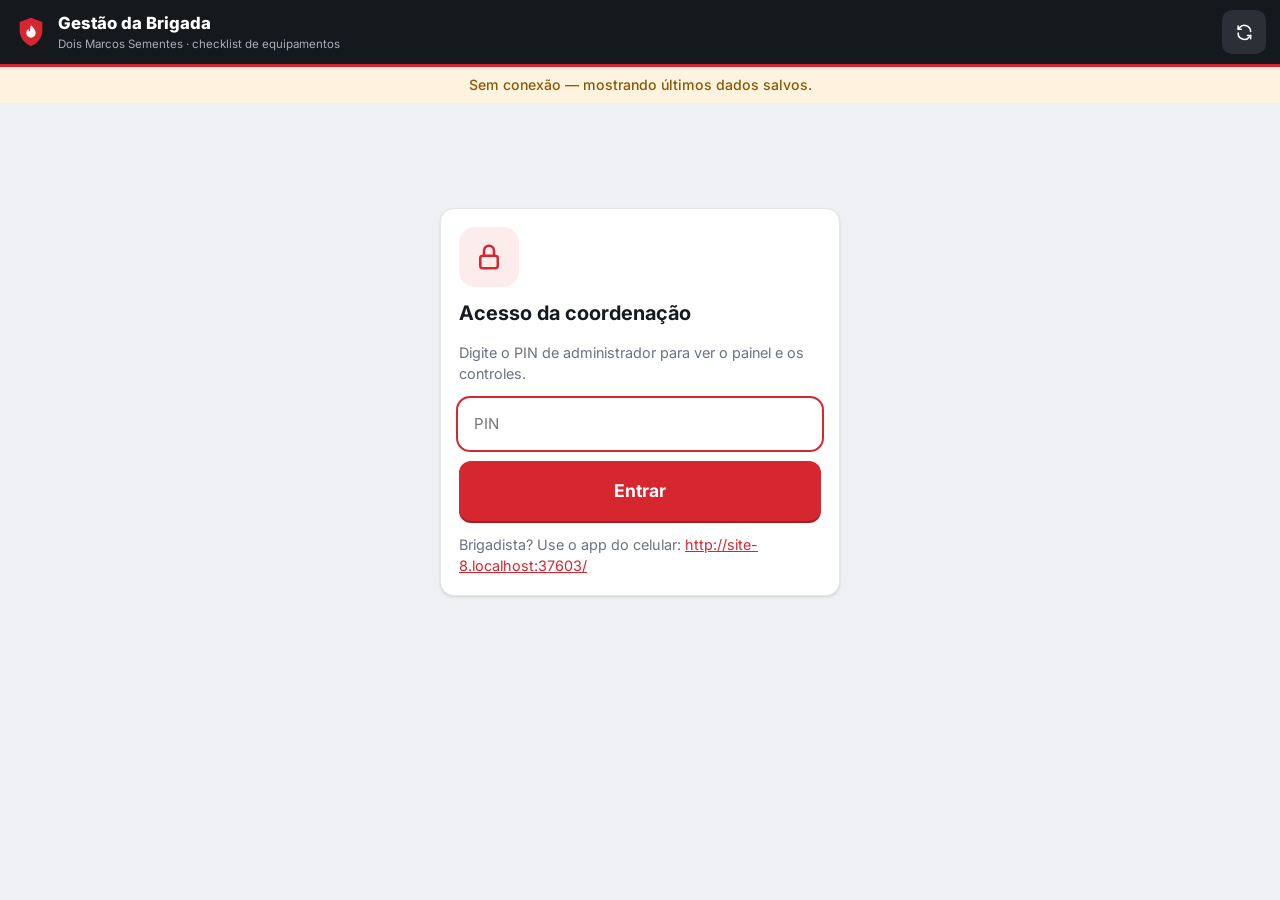
==== gestao.html @ 0b0f4baf "Ajustes no painel, setores e telas do celular - Painel: card dos últimos 6 meses só com o gráfico (s" ====
<!doctype html>
<html lang="pt-BR">
<head>
<meta charset="utf-8">
<meta name="viewport" content="width=device-width, initial-scale=1">
<meta name="theme-color" content="#15181d">
<title>Gestão Brigada</title>
<link rel="icon" href="data:image/svg+xml,<svg xmlns='http://www.w3.org/2000/svg' viewBox='0 0 24 24'><path d='M12 2l8 3v6c0 5-3.5 9.5-8 11-4.5-1.5-8-6-8-11V5z' fill='%23d6262f'/></svg>">
<link rel="preconnect" href="https://fonts.googleapis.com">
<link href="https://fonts.googleapis.com/css2?family=Inter:wght@400;500;600;700;800&display=swap" rel="stylesheet">
<link rel="stylesheet" href="estilo.css">
<style>
  /* Específico da gestão (PC) */
  body { font-size: 15px; }
  .shell { display: flex; min-height: calc(100vh - 67px); }
  aside.lateral { width: 236px; flex: none; background: var(--ink2); padding: 18px 12px; position: sticky; top: 67px; height: calc(100vh - 67px); overflow: auto; }
  aside.lateral a { display: flex; align-items: center; gap: 12px; color: #c9ced6; text-decoration: none; padding: 11px 12px; border-radius: 10px; font-weight: 500; margin-bottom: 4px; }
  aside.lateral a:hover { background: var(--ink3); color: #fff; }
  aside.lateral a.ativo { background: var(--red); color: #fff; }
  aside.lateral .sep { color: #6b7280; font-size: .72rem; text-transform: uppercase; letter-spacing: .08em; padding: 16px 12px 6px; }
  aside.lateral .logo-lat { display: block; width: 100%; background: #fff; border-radius: 10px; padding: 8px; margin-top: 24px; }
  .conteudo { flex: 1; min-width: 0; }
  main { max-width: 1240px; padding: 24px 28px 48px; }
  .grade-painel { display: grid; grid-template-columns: 1fr 1fr; gap: 14px; margin-bottom: 14px; }
  .grade-painel > .card { margin: 0; }
  .hist { display: flex; align-items: flex-end; gap: 10px; height: 130px; padding-top: 8px; }
  .hist div { flex: 1; display: flex; flex-direction: column; align-items: center; justify-content: flex-end; height: 100%; font-size: .75rem; color: var(--muted); gap: 4px; }
  .hist i { display: block; width: 100%; max-width: 44px; background: var(--red); border-radius: 6px 6px 2px 2px; min-height: 3px; }
  .hist div.atual i { background: var(--green); }
  .hist b { color: var(--txt); font-size: .8rem; }
  .filtros { display: grid; grid-template-columns: 2fr repeat(4, 1fr); gap: 10px; }
  .filtros input, .filtros select, .compacto input, .compacto select, td select { min-height: 42px; padding: 8px 12px; }
  .tbl-alta { max-height: 62vh; }
  tr.clic { cursor: pointer; } tr.clic:hover td { background: #fafbfc; }
  .acoes { position: sticky; bottom: 0; background: var(--ink); color: #fff; border-radius: 14px; padding: 12px 16px; display: flex; gap: 12px; align-items: center; flex-wrap: wrap; box-shadow: 0 -4px 20px rgba(0,0,0,.15); }
  .acoes select, .acoes input { width: auto; min-width: 240px; min-height: 42px; padding: 8px 12px; }
  .duplas { display: grid; grid-template-columns: repeat(auto-fill, minmax(320px, 1fr)); gap: 14px; }
  .duplas .card { margin: 0; display: flex; flex-direction: column; gap: 10px; }
  .dupla-num { width: 44px; height: 44px; border-radius: 12px; background: var(--ink); color: #fff; font-weight: 800; display: inline-flex; align-items: center; justify-content: center; font-size: 1.1rem; flex: none; }
  .pilulas { display: flex; flex-wrap: wrap; gap: 6px; }
  .pilula { display: inline-flex; align-items: center; gap: 6px; background: #f1f3f6; border: 1px solid var(--line); border-radius: 99px; padding: 4px 6px 4px 12px; font-size: .84rem; font-weight: 500; }
  .pilula.pessoa { background: #fff; }
  .pilula button { border: 0; background: transparent; color: var(--muted); cursor: pointer; width: 22px; height: 22px; border-radius: 50%; display: inline-flex; align-items: center; justify-content: center; padding: 0; }
  .pilula button:hover { background: var(--red-l); color: var(--red); }
  .pilula button .ic { width: 14px; height: 14px; }
  .rotulo { font-size: .72rem; color: var(--muted); text-transform: uppercase; letter-spacing: .06em; font-weight: 600; }
  .compacto { display: flex; gap: 8px; }
  .compacto select { flex: 1; }
  .login { max-width: 400px; margin: 9vh auto; }
  .login .chip { width: 60px; height: 60px; border-radius: 16px; margin-bottom: 12px; }
  .login .chip .ic { width: 30px; height: 30px; }
  .detalhe-itens { margin: 6px 0 0; padding-left: 18px; font-size: .85rem; }
  .detalhe-itens .nc { color: var(--red); font-weight: 600; }
  .detalhe-itens .na { color: var(--muted); }
  .abas { display: flex; gap: 6px; margin-bottom: 14px; }
  .abas a { padding: 9px 16px; border-radius: 10px; background: #fff; border: 1px solid var(--line); color: var(--txt); text-decoration: none; font-weight: 600; }
  .abas a.ativo { background: var(--ink); color: #fff; border-color: var(--ink); }
  @media (max-width: 900px) {
    aside.lateral { display: none; }
    main { padding: 16px; }
    .grade-painel { grid-template-columns: 1fr; }
    .kpis { grid-template-columns: 1fr 1fr; }
    .filtros { grid-template-columns: 1fr 1fr; }
  }
</style>
</head>
<body>
<header class="topo">
  <a class="marca" href="#/">
    <svg class="escudo" viewBox="0 0 24 24"><path d="M12 2l8 3v6c0 5-3.5 9.5-8 11-4.5-1.5-8-6-8-11V5z" fill="#d6262f"/><path d="M12.2 7.2c1.6 1.9 3.1 3.2 3.1 5.5a3.3 3.3 0 0 1-6.6 0c0-1.3.6-2.2 1.4-2.9.1 1.1.7 1.7 1.3 1.7 0-1.7-.2-2.8.8-4.3z" fill="#fff"/></svg>
    <span style="min-width:0"><b>Gestão da Brigada</b><small>Dois Marcos Sementes · checklist de equipamentos</small></span>
  </a>
  <button class="ibtn" id="btn-sync" onclick="sincronizar(true)" aria-label="Atualizar dados"></button>
  <button class="ibtn" id="btn-sair" onclick="sairGestao()" hidden></button>
</header>
<div class="shell">
  <aside class="lateral" id="lateral" hidden></aside>
  <div class="conteudo">
    <div id="banner"></div>
    <main id="app"><div class="carregando">Carregando…</div></main>
  </div>
</div>

<script src="dados-iniciais.js"></script>
<script src="comum.js"></script>
<script>
/* =================== GESTÃO (PC) =================== */
const ROTAS = { '': telaPainel, 'setores': telaSetores, 'duplas': telaDuplas, 'equipamentos': telaEquipamentos, 'historico': telaHistorico, 'etiquetas': telaEtiquetas, 'config': telaConfig };
const MENU = [
  ['', 'painel', 'Painel'], ['setores', 'pin', 'Setores'], ['duplas', 'equipe', 'Duplas e brigadistas'], ['equipamentos', 'caixa', 'Equipamentos'], ['historico', 'historico', 'Histórico'],
  null, ['etiquetas', 'qr', 'Etiquetas QR'], ['config', 'admin', 'Configuração'],
];
ICONES.pin = '<path d="M12 21s-7-6.3-7-11.5a7 7 0 0 1 14 0C19 14.7 12 21 12 21z"/><circle cx="12" cy="9.5" r="2.5"/>';
ICONES.mais = '<path d="M12 5v14M5 12h14"/>';
const LOGO = '<img class="logo-lat" src="logo.png" alt="Dois Marcos Sementes" onerror="this.hidden=true">';
const pinGestao = () => { try { return sessionStorage.getItem(LS.pin) || MEM.pin || ''; } catch (e) { return MEM.pin || ''; } };
function guardarPin(p) { MEM.pin = p; try { p ? sessionStorage.setItem(LS.pin, p) : sessionStorage.removeItem(LS.pin); } catch (e) {} }

function rota() {
  const partes = location.hash.replace(/^#\/?/, '').split('/');
  const nome = ROTAS[partes[0]] ? partes[0] : '';
  const logado = !!pinGestao();
  document.getElementById('lateral').hidden = !logado;
  document.getElementById('btn-sair').hidden = !logado;
  if (!logado) return telaLogin();
  document.getElementById('lateral').innerHTML = MENU.map(m => m
    ? `<a href="#/${m[0]}" class="${m[0] === nome ? 'ativo' : ''}">${ico(m[1])}${m[2]}</a>`
    : '<div class="sep">Ferramentas</div>').join('') + LOGO;
  const y = window.scrollY, mesma = rota.ultima === nome;
  rota.ultima = nome;
  ROTAS[nome](decodeURIComponent(partes.slice(1).join('/')));
  window.scrollTo(0, mesma ? y : 0);
}
const render = html => { document.getElementById('app').innerHTML = html; };
const recarregarTela = () => rota();

async function sincronizar(manual) {
  const b = document.getElementById('btn-sync');
  b.disabled = true;
  TOKENS = null;
  await carregar();
  b.disabled = false;
  atualizarBanner();
  rota();
  if (manual) toast(S.offline ? 'Sem conexão com o banco de dados' : 'Dados atualizados');
}

/* Executa uma alteração de cadastro e redesenha a tela */
async function alterar(acao, corpo, aplicar, msg) {
  try { await alterarCadastro(acao, corpo, pinGestao(), aplicar); if (msg) toast(msg); }
  catch (e) { toast(e.message === 'Failed to fetch' ? 'Sem conexão com o banco de dados' : e.message); }
  recarregarTela();
}
const selDupla = (atual, onchange, extra = '') => `<select onchange="${onchange}" ${extra}><option value="">— Sem dupla —</option>${duplas().map(d => `<option value="${d}" ${String(atual) === d ? 'selected' : ''}>Dupla ${d} · ${esc(nomesDupla(d))}</option>`).join('')}</select>`;
const situacao = x => !x.total ? '<span class="tag cinza">Sem equipamentos</span>' : x.pct === 100 ? (x.nc ? '<span class="tag nc">Não conforme</span>' : '<span class="tag ok">Concluído</span>')
  : x.feitos ? '<span class="tag pend">Em andamento</span>' : '<span class="tag nc">Não iniciado</span>';
const qtdTipos = eqs => categorias().map(c => [c, eqs.filter(e => e.Categoria === c).length]).filter(x => x[1]).map(([c, n]) => `${n} ${c.toLowerCase()}${n > 1 ? 's' : ''}`).join(' · ') || '—';

/* ---------- Login por PIN ---------- */
function telaLogin() {
  render(`
    <div class="card login">
      <span class="chip vermelho">${ico('cadeado')}</span>
      <h2 style="margin:0">Acesso da coordenação</h2>
      <p class="muted">Digite o PIN de administrador para ver o painel e os controles.</p>
      <form onsubmit="event.preventDefault();entrar()">
        <input id="pin" type="password" inputmode="numeric" placeholder="PIN" autocomplete="current-password" autofocus>
        <button class="btn" style="margin-top:12px" id="btn-entrar">Entrar</button>
      </form>
      ${DEMO ? `<p class="muted" style="margin:0">Modo demonstração: PIN <b>${esc(CONFIG.PIN_DEMO)}</b></p>` : ''}
      <p class="muted" style="margin-bottom:0">Brigadista? Use o app do celular: <a href="${esc(urlApp())}">${esc(urlApp())}</a></p>
    </div>`);
}
async function entrar() {
  const pin = document.getElementById('pin').value.trim();
  if (!pin) return;
  const b = document.getElementById('btn-entrar'); b.disabled = true; b.textContent = 'Verificando…';
  try {
    if (DEMO) { if (pin !== CONFIG.PIN_DEMO) throw new Error('PIN incorreto'); }
    else await api({ acao: 'pin', pin });
    guardarPin(pin);
    rota();
  } catch (e) {
    toast(e.message === 'Failed to fetch' ? 'Sem conexão com o banco de dados' : e.message);
    b.disabled = false; b.textContent = 'Entrar';
  }
}
function sairGestao() { guardarPin(''); rota(); }

/* ---------- Painel ---------- */
let painelMes = null, painelCat = '';
function telaPainel() {
  const mes = painelMes || mesAtual();
  const eqs = equipamentos().filter(e => !painelCat || e.Categoria === painelCat);
  const r = resumo(eqs, mes);
  const cats = categorias();
  const hist = [5, 4, 3, 2, 1, 0].map(k => { const m = mesAnterior(mes, k); return { m, ...resumo(eqs, m) }; });
  const porDupla = duplas().map(d => ({ d, ...resumo(eqs.filter(e => duplaDe(e) === d), mes) }));
  const setoresSem = nomesSetores().filter(n => !(setorPorNome(n) || {}).Dupla);
  const pctDe = v => r.total ? (v / r.total * 100).toFixed(1).replace('.', ',') + '%' : '0%';
  render(`
    <div class="titulo-pag linha" style="justify-content:space-between">
      <div><h2>Painel</h2><div class="muted">Visão geral do checklist da brigada</div></div>
      <div class="linha nao-imprimir" style="flex:1;max-width:480px;min-width:260px">
        ${selMes(mes, "painelMes=this.value;telaPainel()")}
        <select class="cresce" onchange="painelCat=this.value;telaPainel()"><option value="">Todos os equipamentos</option>${cats.map(c => `<option ${c === painelCat ? 'selected' : ''}>${esc(c)}</option>`).join('')}</select>
      </div>
    </div>
    <div class="kpis">
      <div class="kpi"><span class="chip azul">${ico('caixa')}</span><div><span>Equipamentos</span><b>${r.total}</b><small>${nomeMes(mes)}</small></div></div>
      <div class="kpi"><span class="chip verde">${ico('ok')}</span><div><span>Conforme</span><b>${r.ok}</b><small>${pctDe(r.ok)}</small></div></div>
      <div class="kpi"><span class="chip vermelho">${ico('alerta')}</span><div><span>Não conforme</span><b>${r.nc}</b><small>${pctDe(r.nc)}</small></div></div>
      <div class="kpi"><span class="chip ambar">${ico('relogio')}</span><div><span>Pendentes</span><b>${r.pend}</b><small>${pctDe(r.pend)}</small></div></div>
    </div>
    <div class="grade-painel">
      <div class="card">
        <h3>Status do mês</h3>
        <div class="donut-wrap">
          ${donut([{ v: r.ok, cor: COR.ok }, { v: r.nc, cor: COR.nc }, { v: r.pend, cor: COR.pend }], r.pct + '%', 'realizado', 160)}
          <ul class="legenda">
            <li><i style="background:${COR.ok}"></i>Conforme<b>${r.ok}</b></li>
            <li><i style="background:${COR.nc}"></i>Não conforme<b>${r.nc}</b></li>
            <li><i style="background:${COR.pend}"></i>Pendente<b>${r.pend}</b></li>
          </ul>
        </div>
        ${!painelCat ? cats.map(c => { const rc = resumo(equipamentos().filter(e => e.Categoria === c), mes);
          return `<div style="margin-top:14px"><div class="linha" style="justify-content:space-between;margin-bottom:6px"><span style="font-weight:600">${esc(c)}</span><span class="muted">${rc.feitos}/${rc.total} · ${rc.pct}%</span></div><div class="barra"><i style="width:${rc.pct}%"></i></div></div>`; }).join('') : ''}
      </div>
      <div class="card">
        <h3>Últimos 6 meses — % realizado</h3>
        <div class="hist" style="height:220px">${hist.map((h, i) => `<div class="${i === 5 ? 'atual' : ''}"><b>${h.pct}%</b><i style="height:${Math.max(h.pct, 1)}%"></i>${MESES[+h.m.split('-')[1] - 1].slice(0, 3)}</div>`).join('')}</div>
      </div>
    </div>
    <div class="card">
      <div class="linha" style="justify-content:space-between;margin-bottom:8px"><h3 style="margin:0">Andamento por dupla</h3><a href="#/duplas">Gerenciar duplas →</a></div>
      <div class="tbl-scroll"><table>
        <tr><th>Dupla</th><th>Brigadistas</th><th>Setores</th><th class="num">Equip.</th><th class="num">Feitos</th><th class="num">Probl.</th><th style="min-width:120px">Andamento</th><th>Situação</th></tr>
        ${porDupla.sort((a, b) => a.pct - b.pct).map(x => `<tr><td><b>${esc(x.d)}</b></td><td>${esc(nomesDupla(x.d))}</td><td class="muted" style="max-width:280px">${esc(setoresDaDupla(x.d).join(', ') || '—')}</td><td class="num">${x.total}</td><td class="num">${x.feitos}</td><td class="num">${x.nc || ''}</td>
          <td><div class="barra"><i style="width:${x.pct}%"></i></div><small class="muted">${x.pct}%</small></td><td>${situacao(x)}</td></tr>`).join('')}
      </table></div>
      ${setoresSem.length ? `<p class="aviso">${setoresSem.length} setor(es) sem dupla responsável (${equipamentos().filter(e => !duplaDe(e)).length} equipamentos). <a href="#/setores" onclick="setF.dupla='sem'">Definir agora →</a></p>` : ''}
    </div>
    <div class="linha nao-imprimir">
      <button class="btn sec peq" onclick="exportarCSV('${mes}')">${ico('baixar')} Exportar CSV do mês</button>
      <button class="btn sec peq" onclick="window.print()">${ico('imprimir')} Imprimir painel</button>
      <span class="muted">Atualizado: ${S.atualizadoEm ? fmtData(S.atualizadoEm) : '—'}</span>
    </div>`);
}
function selMes(mes, onchange, todos) {
  const opcoes = Array.from({ length: 13 }, (_, k) => mesAnterior(mesAtual(), k));
  return `<select class="cresce" onchange="${onchange}">${todos ? `<option value="" ${!mes ? 'selected' : ''}>Todos os meses</option>` : ''}${opcoes.map(m => `<option value="${m}" ${m === mes ? 'selected' : ''}>${nomeMes(m)}</option>`).join('')}</select>`;
}
function exportarCSV(mes, lista) {
  const cols = ['DataHora', 'Codigo', 'Categoria', 'Tipo', 'Setor', 'Local', 'Dupla', 'Brigadista', 'Resultado', 'ItensNC', 'Observacao'];
  lista = lista || S.registros.filter(r => mesReg(r) === mes);
  const linhas = [cols.join(';')].concat(lista.slice().sort((a, b) => a.DataHora.localeCompare(b.DataHora))
    .map(r => cols.map(c => '"' + String(c === 'DataHora' ? new Date(r[c]).toLocaleString('pt-BR') : r[c] ?? '').replace(/"/g, '""') + '"').join(';')));
  const blob = new Blob(['\ufeff' + linhas.join('\r\n')], { type: 'text/csv;charset=utf-8' });
  const a = document.createElement('a'); a.href = URL.createObjectURL(blob); a.download = `checklist-brigada-${mes || 'todos'}.csv`; a.click();
}

/* ---------- Setores: dupla responsável por setor ---------- */
let setF = { q: '', dupla: '' };
function telaSetores() {
  const mes = mesAtual(), q = setF.q.toLowerCase();
  const linhas = nomesSetores().map(nome => {
    const eqs = equipamentos().filter(e => setorDe(e) === nome);
    return { nome, eqs, dupla: String((setorPorNome(nome) || {}).Dupla || ''), ...resumo(eqs, mes) };
  }).filter(x => (!q || x.nome.toLowerCase().includes(q))
    && (!setF.dupla || (setF.dupla === 'sem' ? !x.dupla : x.dupla === setF.dupla)));
  const semDupla = nomesSetores().filter(n => !(setorPorNome(n) || {}).Dupla).length;
  render(`
    <div class="titulo-pag"><h2>Setores</h2><div class="muted">O setor é a <b>Localização</b> do equipamento. Cada setor tem uma dupla, que faz o checklist de <b>todos</b> os equipamentos daquela localização. Trocou a dupla aqui, todos os equipamentos do setor mudam junto.</div></div>
    <div class="kpis" style="grid-template-columns:repeat(3,1fr)">
      <div class="kpi"><span class="chip azul">${ico('pin')}</span><div><span>Setores</span><b>${nomesSetores().length}</b></div></div>
      <div class="kpi"><span class="chip verde">${ico('equipe')}</span><div><span>Com dupla</span><b>${nomesSetores().length - semDupla}</b></div></div>
      <div class="kpi"><span class="chip ambar">${ico('alerta')}</span><div><span>Sem dupla</span><b>${semDupla}</b>${semDupla ? `<small><a href="#/setores" onclick="setF.dupla='sem'">mostrar</a></small>` : ''}</div></div>
    </div>
    <div class="card">
      <div class="linha">
        <input class="cresce" style="flex:2" placeholder="Buscar setor (ex.: ARMAZÉM REFRIGERADO 01, TSI, SECADOR 3)…" value="${esc(setF.q)}" onchange="setF.q=this.value;telaSetores()">
        <select class="cresce" onchange="setF.dupla=this.value;telaSetores()"><option value="">Todas as duplas</option><option value="sem" ${setF.dupla === 'sem' ? 'selected' : ''}>Sem dupla</option>${duplas().map(d => `<option value="${d}" ${setF.dupla === d ? 'selected' : ''}>Dupla ${d} · ${esc(nomesDupla(d))}</option>`).join('')}</select>
        <button class="btn sec peq" onclick="setF={q:'',dupla:''};telaSetores()">Limpar</button>
      </div>
    </div>
    <div class="card" style="padding:0;overflow:hidden">
      <div class="tbl-scroll tbl-alta"><table>
        <tr><th>Setor (localização)</th><th>Equipamentos</th><th style="min-width:290px">Dupla responsável</th><th style="min-width:110px">${nomeMes(mes)}</th><th>Situação</th></tr>
        ${linhas.map(x => `<tr><td><b>${esc(x.nome)}</b></td><td class="muted"><a href="#/equipamentos" onclick="eqF={q:'',cat:'',dupla:'',st:'',setor:${js(x.nome)}}">${qtdTipos(x.eqs)}</a></td>
          <td>${selDupla(x.dupla, `mudarDuplaSetores([${js(x.nome)}], this.value)`)}</td>
          <td><div class="barra"><i style="width:${x.pct}%"></i></div><small class="muted">${x.feitos}/${x.total}</small></td><td>${situacao(x)}</td></tr>`).join('')}
      </table>${linhas.length ? '' : '<p class="muted" style="padding:16px">Nenhum setor encontrado.</p>'}</div>
    </div>
    <p class="muted">Novo equipamento? Cadastre no Supabase (tabela equipamentos) com a localização; o setor aparece aqui sozinho.</p>`);
}
function mudarDuplaSetores(setores, dupla) {
  alterar('setorDupla', { setores, dupla }, d => {
    setores.forEach(setor => {
      const s = d.setores.find(x => String(x.Setor).trim().toUpperCase() === setor.trim().toUpperCase());
      if (s) s.Dupla = dupla; else d.setores.push({ Setor: setor, Dupla: dupla });
    });
  }, `${setores.length === 1 ? setores[0] : setores.length + ' setores'} → ${dupla ? 'dupla ' + dupla : 'sem dupla'}`);
}
const mudarDuplaSetor = (setor, dupla) => mudarDuplaSetores([setor], dupla);

/* ---------- Duplas e brigadistas ---------- */
let abaDuplas = 'duplas';
function telaDuplas() {
  const mes = mesAtual();
  const semDupla = S.brigadistas.filter(b => ativo(b) && !b.Dupla);
  const ativos = S.brigadistas.filter(ativo).sort((a, b) => a.Nome.localeCompare(b.Nome));
  const abas = `<div class="abas"><a href="#/duplas" class="${abaDuplas === 'duplas' ? 'ativo' : ''}" onclick="abaDuplas='duplas'">Duplas</a><a href="#/duplas" class="${abaDuplas === 'brig' ? 'ativo' : ''}" onclick="abaDuplas='brig'">Brigadistas (${S.brigadistas.length})</a></div>`;
  if (abaDuplas === 'brig') return telaBrigadistas(abas);
  render(`
    <div class="titulo-pag"><h2>Duplas e brigadistas</h2><div class="muted">Monte as duplas e defina quais setores cada uma cuida. Clique no ✕ para tirar, use as listas para adicionar.</div></div>
    ${abas}
    <div class="card">
      <h3>Criar nova dupla (nº ${proximaDupla()})</h3>
      <div class="linha">
        ${[1, 2].map(i => `<select class="cresce" id="nd${i}"><option value="">— Brigadista ${i} —</option>${ativos.map(b => `<option value="${esc(b.Nome)}">${esc(b.Nome)}${b.Dupla ? ' (dupla ' + esc(b.Dupla) + ')' : ''}</option>`).join('')}</select>`).join('')}
        <button class="btn peq" onclick="criarDupla()">${ico('mais')} Criar dupla</button>
      </div>
      ${semDupla.length ? `<p class="aviso">Sem dupla: ${semDupla.map(b => esc(b.Nome)).join(', ')}</p>` : ''}
    </div>
    <div class="duplas">
      ${duplas().map(d => {
        const eqs = equipamentos().filter(e => duplaDe(e) === d), r = resumo(eqs, mes);
        const membros = membrosDupla(d);
        return `<div class="card">
          <div class="linha"><span class="dupla-num">${esc(d)}</span><div class="cresce"><b>Dupla ${esc(d)}</b><div class="muted">${r.total} equipamentos · ${r.feitos} feitos em ${MESES[+mes.split('-')[1] - 1].toLowerCase()}</div></div>${situacao(r)}</div>
          <div class="barra"><i style="width:${r.pct}%"></i></div>
          <div class="rotulo">Brigadistas</div>
          <div class="pilulas">${membros.map(b => `<span class="pilula pessoa">${esc(b.Nome)} <button title="Tirar da dupla" onclick="mudarDuplaBrigadista(${js(b.Nome)},'')">${ico('x')}</button></span>`).join('')}</div>
          <div class="compacto"><select onchange="if(this.value)mudarDuplaBrigadista(this.value,'${d}')"><option value="">+ Adicionar brigadista…</option>
            ${ativos.filter(b => String(b.Dupla) !== d).map(b => `<option value="${esc(b.Nome)}">${esc(b.Nome)}${b.Dupla ? ' (sai da dupla ' + esc(b.Dupla) + ')' : ''}</option>`).join('')}</select></div>
          <div class="rotulo">Setores</div>
          <div class="pilulas">${setoresDaDupla(d).map(s => `<span class="pilula">${esc(s)} <button title="Tirar setor da dupla" onclick="mudarDuplaSetor(${js(s)},'')">${ico('x')}</button></span>`).join('') || '<span class="muted">Nenhum setor</span>'}</div>
          <a class="btn sec peq" href="#/setores" onclick="setF={q:'',dupla:'sem'}">${ico('mais')} Adicionar setores à dupla ${esc(d)}</a>
        </div>`; }).join('')}
    </div>`);
}
function mudarDuplaBrigadista(nome, dupla) {
  alterar('brigadista', { nome, dupla }, d => { const b = d.brigadistas.find(x => x.Nome === nome); if (b) b.Dupla = dupla; },
    `${primeiroNome(nome)} → ${dupla ? 'dupla ' + dupla : 'sem dupla'}`);
}
async function criarDupla() {
  const nomes = [document.getElementById('nd1').value, document.getElementById('nd2').value].filter(Boolean);
  if (!nomes.length) return toast('Escolha pelo menos um brigadista');
  const nova = proximaDupla();
  for (const nome of nomes) {
    try { await alterarCadastro('brigadista', { nome, dupla: nova }, pinGestao(), d => { const b = d.brigadistas.find(x => x.Nome === nome); if (b) b.Dupla = nova; }); }
    catch (e) { toast(e.message); break; }
  }
  toast('Dupla ' + nova + ' criada. Agora adicione os setores dela.');
  recarregarTela();
}

function telaBrigadistas(abas) {
  const lista = S.brigadistas.slice().sort((a, b) => (ativo(b) - ativo(a)) || a.Nome.localeCompare(b.Nome));
  render(`
    <div class="titulo-pag"><h2>Duplas e brigadistas</h2><div class="muted">Cadastro dos brigadistas. Desativar tira a pessoa da lista do app sem apagar o histórico.</div></div>
    ${abas}
    <div class="card">
      <h3>Novo brigadista</h3>
      <div class="linha">
        <input class="cresce" id="nb-nome" placeholder="Nome completo" style="flex:2">
        <input class="cresce" id="nb-setor" placeholder="Setor de trabalho (ex.: PRODUÇÃO)">
        <div class="cresce">${selDupla('', '', 'id="nb-dupla"')}</div>
        <button class="btn peq" onclick="criarBrigadista()">${ico('mais')} Cadastrar</button>
      </div>
    </div>
    <div class="card" style="padding:0;overflow:hidden">
      <div class="tbl-scroll tbl-alta"><table>
        <tr><th>Nome</th><th>Setor de trabalho</th><th style="min-width:280px">Dupla</th><th>Situação</th></tr>
        ${lista.map(b => `<tr style="${ativo(b) ? '' : 'opacity:.55'}"><td><b>${esc(b.Nome)}</b></td><td class="muted">${esc(b.Setor)}</td>
          <td>${selDupla(b.Dupla, `mudarDuplaBrigadista(${js(b.Nome)}, this.value)`)}</td>
          <td>${ativo(b) ? `<button class="btn sec peq" onclick="mudarAtivo(${js(b.Nome)},'NÃO')">Desativar</button>` : `<button class="btn sec peq" onclick="mudarAtivo(${js(b.Nome)},'SIM')">Reativar</button>`}</td></tr>`).join('')}
      </table></div>
    </div>`);
}
function mudarAtivo(nome, valor) {
  alterar('brigadista', { nome, ativo: valor }, d => { const b = d.brigadistas.find(x => x.Nome === nome); if (b) b.Ativo = valor; },
    `${primeiroNome(nome)} ${valor === 'SIM' ? 'reativado' : 'desativado'}`);
}
function criarBrigadista() {
  const nome = document.getElementById('nb-nome').value.trim().toUpperCase();
  const setor = document.getElementById('nb-setor').value.trim().toUpperCase();
  const dupla = document.getElementById('nb-dupla').value;
  if (!nome) return toast('Digite o nome');
  if (S.brigadistas.some(b => b.Nome === nome)) return toast('Já existe um brigadista com esse nome');
  alterar('brigadista', { nome, setor, dupla }, d => { d.brigadistas.push({ Nome: nome, Setor: setor, Dupla: dupla, Ativo: 'SIM' }); }, primeiroNome(nome) + ' cadastrado');
}

/* ---------- Equipamentos (consulta: a dupla vem do setor/localização) ---------- */
let eqF = { q: '', cat: '', dupla: '', st: '', setor: '' };
function telaEquipamentos() {
  const mes = mesAtual();
  const q = eqF.q.toLowerCase();
  const lista = equipamentos().map(e => ({ e, s: statusEq(e.Codigo, mes), d: duplaDe(e) })).filter(({ e, s, d }) =>
    (!eqF.cat || e.Categoria === eqF.cat) && (!eqF.st || s.st === eqF.st) && (!eqF.setor || setorDe(e) === eqF.setor)
    && (!eqF.dupla || (eqF.dupla === 'sem' ? !d : d === eqF.dupla))
    && (!q || (e.Codigo + ' ' + e.Local + ' ' + e.Tipo + ' ' + e.Grupo).toLowerCase().includes(q)));
  render(`
    <div class="titulo-pag"><h2>Equipamentos</h2><div class="muted">Consulta do status de ${nomeMes(mes)}. O responsável vem do <b>setor</b> (localização): para trocar, mude a dupla do setor em <a href="#/setores">Setores</a>. Para cadastrar, mudar a localização ou desativar um equipamento, use o Supabase (tabela equipamentos).</div></div>
    <div class="card">
      <div class="filtros" style="grid-template-columns:2fr repeat(5,1fr)">
        <input placeholder="Buscar código, localização, tipo…" value="${esc(eqF.q)}" onchange="eqF.q=this.value;telaEquipamentos()">
        <select onchange="eqF.setor=this.value;telaEquipamentos()"><option value="">Todos os setores</option>${nomesSetores().map(s => `<option ${s === eqF.setor ? 'selected' : ''}>${esc(s)}</option>`).join('')}</select>
        <select onchange="eqF.cat=this.value;telaEquipamentos()"><option value="">Todas categorias</option>${categorias().map(c => `<option ${c === eqF.cat ? 'selected' : ''}>${esc(c)}</option>`).join('')}</select>
        <select onchange="eqF.dupla=this.value;telaEquipamentos()"><option value="">Todas as duplas</option><option value="sem" ${eqF.dupla === 'sem' ? 'selected' : ''}>Sem dupla</option>${duplas().map(d => `<option value="${d}" ${eqF.dupla === d ? 'selected' : ''}>Dupla ${d}</option>`).join('')}</select>
        <select onchange="eqF.st=this.value;telaEquipamentos()"><option value="">Qualquer status</option>${[['pend', 'Pendente'], ['ok', 'Conforme'], ['nc', 'Não conforme']].map(([v, t]) => `<option value="${v}" ${eqF.st === v ? 'selected' : ''}>${t}</option>`).join('')}</select>
        <button class="btn sec peq" onclick="eqF={q:'',cat:'',dupla:'',st:'',setor:''};telaEquipamentos()">Limpar</button>
      </div>
    </div>
    <div class="card" style="padding:0;overflow:hidden">
      <div class="tbl-scroll tbl-alta"><table>
        <tr><th>Código</th><th>Tipo</th><th>Setor (localização)</th><th>Dupla</th><th>Status do mês</th><th>Último checklist</th></tr>
        ${lista.map(({ e, s, d }) => `<tr><td><b>${esc(e.Codigo)}</b></td><td>${esc(nomeTipo(e))}</td><td>${esc(e.Local)}${e.Grupo ? ` <span class="muted">· ${esc(e.Grupo)}</span>` : ''}</td>
          <td>${d ? `<b>${esc(d)}</b> <span class="muted">${esc(nomesDupla(d))}</span>` : '<span class="tag cinza">Sem dupla</span>'}</td>
          <td>${tagStatus(s)}</td><td class="muted">${s.reg ? fmtData(s.reg.DataHora) + ' · ' + esc(primeiroNome(s.reg.Brigadista)) : '—'}</td></tr>`).join('')}
      </table>${lista.length ? '' : '<p class="muted" style="padding:16px">Nada encontrado.</p>'}</div>
    </div>
    <p class="muted">${lista.length} de ${equipamentos().length} equipamentos</p>`);
}

/* ---------- Histórico de checklists ---------- */
let histF = { mes: null, q: '', dupla: '', res: '' };
function telaHistorico() {
  const mes = histF.mes ?? mesAtual();
  const q = histF.q.toLowerCase();
  const lista = S.registros.filter(r => (!mes || mesReg(r) === mes) && (!histF.res || r.Resultado === histF.res)
    && (!histF.dupla || String(r.Dupla) === histF.dupla)
    && (!q || (r.Codigo + ' ' + r.Local + ' ' + (r.Setor || '') + ' ' + r.Brigadista + ' ' + r.Observacao).toLowerCase().includes(q)))
    .sort((a, b) => b.DataHora.localeCompare(a.DataHora));
  render(`
    <div class="titulo-pag"><h2>Histórico</h2><div class="muted">Todos os checklists registrados. Clique numa linha para ver os itens.</div></div>
    <div class="card">
      <div class="filtros">
        <input placeholder="Buscar código, local, setor, brigadista, observação…" value="${esc(histF.q)}" onchange="histF.q=this.value;telaHistorico()">
        ${selMes(mes, "histF.mes=this.value;telaHistorico()", true)}
        <select onchange="histF.dupla=this.value;telaHistorico()"><option value="">Todas as duplas</option>${duplas().map(d => `<option value="${d}" ${histF.dupla === d ? 'selected' : ''}>Dupla ${d}</option>`).join('')}</select>
        <select onchange="histF.res=this.value;telaHistorico()"><option value="">Todos resultados</option><option value="OK" ${histF.res === 'OK' ? 'selected' : ''}>Conforme</option><option value="NC" ${histF.res === 'NC' ? 'selected' : ''}>Não conforme</option></select>
        <button class="btn sec peq" onclick="exportarCSV(${mes ? `'${mes}'` : 'null'}, histLista)">${ico('baixar')} CSV (${lista.length})</button>
      </div>
    </div>
    <div class="card" style="padding:0;overflow:hidden">
      <div class="tbl-scroll tbl-alta"><table>
        <tr><th>Data</th><th>Código</th><th>Setor / local</th><th>Dupla</th><th>Brigadista</th><th>Resultado</th><th>Problemas / observação</th></tr>
        ${lista.map((r, i) => `<tr class="clic" onclick="verItens(this, ${i})"><td class="muted" style="white-space:nowrap">${fmtData(r.DataHora)}</td><td><b>${esc(r.Codigo)}</b></td><td>${r.Setor ? `<b>${esc(r.Setor)}</b><br>` : ''}<span class="muted">${esc(r.Local)}</span></td><td>${esc(r.Dupla || '—')}</td>
          <td>${esc(r.Brigadista)}</td><td>${r.Resultado === 'OK' ? '<span class="tag ok">Conforme</span>' : '<span class="tag nc">Não conforme</span>'}</td>
          <td>${r.ItensNC ? `<b style="color:var(--red)">${esc(r.ItensNC)}</b><br>` : ''}<span class="muted">${esc(r.Observacao)}</span></td></tr>`).join('')}
      </table>${lista.length ? '' : '<p class="muted" style="padding:16px">Nenhum checklist encontrado.</p>'}</div>
    </div>`);
  window.histLista = lista;
}
function verItens(tr, i) {
  const prox = tr.nextElementSibling;
  if (prox && prox.classList.contains('det')) return prox.remove();
  const det = detalheDe(histLista[i]);
  const itens = Object.entries(det.itens || {}), obsItens = det.obsItens || {};
  const marca = { ok: '✔', nc: '✖', na: '–' };
  const eq = eqPorCodigo(histLista[i].Codigo) || { Categoria: histLista[i].Categoria, Tipo: histLista[i].Tipo };
  const extras = camposExtrasDe(eq).filter(c => (det.extras || {})[c.id])
    .map(c => `${esc(c.rotulo)}: <b>${esc(new Date(det.extras[c.id] + 'T12:00').toLocaleDateString('pt-BR'))}</b>`).join(' · ');
  tr.insertAdjacentHTML('afterend', `<tr class="det"><td></td><td colspan="6">
    ${extras ? `<div style="margin-bottom:6px">${extras}</div>` : ''}
    <ul class="detalhe-itens">${itens.map(([t, v]) => `<li class="${v}">${marca[v] || '?'} ${esc(t)} <span class="muted">— ${esc(RESPOSTAS[v] || v)}${obsItens[t] ? ': ' + esc(obsItens[t]) : ''}</span></li>`).join('') || '<li>Sem detalhe</li>'}</ul>
    <small class="muted">Origem: ${esc(det.origem || '—')}</small></td></tr>`);
}

/* ---------- Etiquetas QR ---------- */
let qrF = { q: '', cat: '', setor: '' };
/* Códigos secretos dos QR: vêm do banco só para a gestão (com PIN). Na demonstração, ficam no navegador. */
let TOKENS = null;
async function carregarTokens() {
  if (DEMO) { TOKENS = Object.fromEntries((lsGet(LS.demo, {}).equipamentos || []).map(e => [e.Codigo.toUpperCase(), e.Token])); return; }
  const j = await api({ acao: 'tokens', pin: pinGestao() });
  TOKENS = j.tokens;
}
const tokenDe = cod => (TOKENS || {})[String(cod).toUpperCase()] || '';
async function trocarCodigo(cod) {
  if (!confirm(`Trocar o código do QR de ${cod}?\n\nA etiqueta atual deixa de funcionar. Imprima e cole a nova no equipamento.`)) return;
  try {
    if (DEMO) {
      const d = JSON.parse(JSON.stringify(lsGet(LS.demo, {})));
      const e = d.equipamentos.find(x => x.Codigo === cod); e.Token = novoToken(); lsSet(LS.demo, d);
    } else await api({ acao: 'novoToken', pin: pinGestao(), codigo: cod });
    TOKENS = null;
    qrF.q = cod;
    toast(`Código de ${cod} trocado. Imprima a etiqueta nova.`);
  } catch (e) { toast(e.message); }
  telaEtiquetas();
}
async function telaEtiquetas() {
  if (!TOKENS) {
    render('<div class="carregando">Buscando os códigos das etiquetas…</div>');
    try { await carregarTokens(); } catch (e) { return render(`<div class="card"><h2>Não foi possível buscar os códigos</h2><p class="muted">${esc(e.message)}</p></div>`); }
  }
  const q = qrF.q.toLowerCase();
  const lista = equipamentos().filter(e => (!qrF.cat || e.Categoria === qrF.cat) && (!qrF.setor || setorDe(e) === qrF.setor)
    && (!q || (e.Codigo + ' ' + e.Local).toLowerCase().includes(q)));
  render(`
    <div class="titulo-pag nao-imprimir"><h2>Etiquetas QR Code</h2><div class="muted">Imprima em papel adesivo e plastifique. Cada QR tem um código secreto: o checklist <b>só</b> é aceito lendo a etiqueta no local. Se uma etiqueta for copiada ou fotografada, use "trocar código" e cole a nova.</div></div>
    <div class="card nao-imprimir">
      <div class="linha">
        <input class="cresce" placeholder="Código ou local…" value="${esc(qrF.q)}" onchange="qrF.q=this.value;telaEtiquetas()">
        <select class="cresce" onchange="qrF.setor=this.value;telaEtiquetas()"><option value="">Todos os setores</option>${nomesSetores().map(s => `<option ${s === qrF.setor ? 'selected' : ''}>${esc(s)}</option>`).join('')}</select>
        <select class="cresce" onchange="qrF.cat=this.value;telaEtiquetas()"><option value="">Todas categorias</option>${categorias().map(c => `<option ${c === qrF.cat ? 'selected' : ''}>${esc(c)}</option>`).join('')}</select>
        <button class="btn peq" onclick="window.print()">${ico('imprimir')} Imprimir ${lista.length}</button>
      </div>
      ${location.protocol !== 'https:' ? `<p class="aviso">Imprima as etiquetas pelo endereço oficial do GitHub Pages (https://…github.io/…). Este QR aponta para ${esc(location.host || 'um arquivo local')} e não vai funcionar nos celulares.</p>` : ''}
    </div>
    <div class="etiquetas">${lista.map(e => `<div class="etq"><div class="top">${ESCUDO} BRIGADA DE EMERGÊNCIA</div>
      ${tokenDe(e.Codigo) ? `<div class="qr" data-url="${esc(urlEquip(e.Codigo, tokenDe(e.Codigo)))}"></div>` : '<p class="aviso" style="margin:10px">Sem código: clique em Atualizar</p>'}<b>${esc(e.Codigo)}</b><small>${esc(nomeTipo(e))}</small><small>${esc(e.Local)}</small>
      <div class="rod"><img src="logo.png" alt="" onerror="this.hidden=true"><span>Leia para fazer o checklist</span></div>
      <a href="javascript:void 0" class="nao-imprimir" style="display:block;font-size:.75rem;padding-bottom:8px" onclick="trocarCodigo(${js(e.Codigo)})">trocar código</a></div>`).join('')}</div>`);
  gerarQRs();
}

/* ---------- Configuração ---------- */
function telaConfig() {
  const vazio = !DEMO && !S.equipamentos.length;
  render(`
    <div class="titulo-pag"><h2>Configuração</h2><div class="muted">Conexão, cadastro e link do app para os brigadistas</div></div>
    <div class="grade-painel">
      <div class="card">
        <h3>Link do app da brigada</h3>
        <p class="muted">Mande para os brigadistas (WhatsApp) ou imprima este QR no quadro de avisos. No celular, "Adicionar à tela inicial" cria um ícone.</p>
        <div class="linha"><div class="qr" data-url="${esc(urlApp())}" style="margin:0"></div><div class="cresce"><b style="word-break:break-all">${esc(urlApp())}</b><br>
          <button class="btn sec peq" style="margin-top:10px" onclick="navigator.clipboard.writeText('${esc(urlApp())}').then(()=>toast('Link copiado'))">Copiar link</button></div></div>
      </div>
      <div class="card">
        <h3>Conexão</h3>
        <p>${DEMO ? '<span class="tag pend">Modo demonstração</span> <span class="muted">Os dados ficam só neste navegador. Preencha SUPABASE_URL e SUPABASE_KEY em <code>comum.js</code>.</span>'
          : S.offline ? '<span class="tag nc">Sem conexão</span> <span class="muted">Não foi possível ler o banco de dados.</span>' : '<span class="tag ok">Conectado ao Supabase</span>'}</p>
        <p class="muted" style="margin-bottom:0">${equipamentos().length} equipamentos ativos (${qtdTipos(equipamentos())}) · ${S.setores.length} setores · ${duplas().length} duplas · ${S.brigadistas.filter(ativo).length} brigadistas · ${S.registros.length} checklists nos últimos 13 meses.</p>
        ${vazio ? '<p class="aviso">O banco está vazio. Rode o arquivo <code>supabase/dados-iniciais.sql</code> no SQL Editor do Supabase (veja LEIAME.md).</p>' : ''}
        ${DEMO ? `<button class="btn sec peq" style="margin-top:14px" onclick="if(confirm('Apagar todos os dados de demonstração deste navegador?')){lsSet(LS.demo,null);sincronizar(true)}">${ico('lixo')} Reiniciar dados de demonstração</button>` : ''}
      </div>
    </div>`);
  gerarQRs();
}

/* ---------- Início ---------- */
document.getElementById('btn-sync').innerHTML = ico('sync');
document.getElementById('btn-sair').innerHTML = ico('sair') + ' Sair';
window.addEventListener('hashchange', rota);
(async () => {
  await carregar();
  atualizarBanner();
  rota();
})();
</script>
</body>
</html>
---- estilo.css ----
/* Estilo comum — app da brigada (index.html) e gestão (gestao.html) */
:root {
  --ink: #15181d; --ink2: #1d2128; --ink3: #2a2f38;
  --red: #d6262f; --red-d: #a81c23; --red-l: #fdecec;
  --green: #0f7a52; --green-l: #e4f4ec;
  --amber: #d98a06; --amber-l: #fdf3df;
  --bg: #eef0f3; --card: #fff; --txt: #161a21; --muted: #6b7280; --line: #e4e7eb;
  --raio: 14px; --sombra: 0 1px 2px rgba(16,24,40,.06), 0 1px 3px rgba(16,24,40,.08);
}
* { box-sizing: border-box; }
html, body { margin: 0; background: var(--bg); color: var(--txt);
  font: 16px/1.45 Inter, system-ui, -apple-system, "Segoe UI", Roboto, sans-serif; -webkit-tap-highlight-color: transparent; }
[hidden] { display: none !important; }
.ic { width: 1.25em; height: 1.25em; flex: none; vertical-align: -.25em; }
a { color: var(--red); }

/* ---------- topo ---------- */
header.topo { position: sticky; top: 0; z-index: 10; background: var(--ink); color: #fff;
  display: flex; align-items: center; gap: 10px; padding: 10px 14px; padding-top: max(10px, env(safe-area-inset-top));
  border-bottom: 3px solid var(--red); }
.marca { display: flex; align-items: center; gap: 10px; flex: 1; min-width: 0; color: #fff; text-decoration: none; }
.marca .escudo { width: 34px; height: 34px; flex: none; }
.marca b { display: block; font-size: 1.05rem; font-weight: 800; white-space: nowrap; overflow: hidden; text-overflow: ellipsis; }
.marca small { display: block; font-size: .72rem; color: #a7adb8; white-space: nowrap; overflow: hidden; text-overflow: ellipsis; }
.logo { height: 34px; background: #fff; border-radius: 8px; padding: 3px 5px; flex: none; }
.ibtn { background: var(--ink3); color: #fff; border: 0; border-radius: 10px; min-width: 44px; min-height: 44px;
  display: inline-flex; align-items: center; justify-content: center; gap: 8px; cursor: pointer; font: inherit; font-weight: 600; padding: 0 12px; }
.ibtn:disabled { opacity: .5; }
.banner { background: var(--amber-l); color: #8a5a06; padding: 8px 16px; font-size: .88rem; text-align: center; font-weight: 500; }
main { max-width: 680px; margin: 0 auto; padding: 16px; padding-bottom: 48px; }

/* ---------- blocos ---------- */
.card { background: var(--card); border-radius: var(--raio); padding: 18px; margin-bottom: 14px; box-shadow: var(--sombra); border: 1px solid var(--line); }
.card.escuro { background: linear-gradient(145deg, #1f242c, #121418); color: #fff; border: 0; }
.card.escuro .muted { color: #a7adb8; }
.titulo-pag { margin: 4px 0 18px; }
.titulo-pag h2 { margin: 0; font-size: 1.5rem; font-weight: 800; }
h2 { font-size: 1.25rem; margin: 0 0 10px; font-weight: 700; }
h3 { font-size: 1rem; margin: 0 0 12px; font-weight: 700; }
.muted { color: var(--muted); font-size: .9rem; }
.linha { display: flex; gap: 10px; align-items: center; flex-wrap: wrap; }
.linha > .cresce { flex: 1; min-width: 150px; }
.grade2 { display: grid; grid-template-columns: 1fr 1fr; gap: 12px; }

/* ---------- botões ---------- */
.btn { display: flex; align-items: center; justify-content: center; gap: 10px; width: 100%;
  min-height: 60px; padding: 14px 18px; margin-bottom: 12px; border: 0; border-radius: 12px;
  font: inherit; font-size: 1.1rem; font-weight: 700; color: #fff; background: var(--red); text-decoration: none; cursor: pointer;
  box-shadow: 0 2px 0 var(--red-d); }
.btn:active { transform: translateY(1px); box-shadow: none; }
.btn.sec { background: #fff; color: var(--txt); border: 1px solid var(--line); box-shadow: var(--sombra); }
.btn.verde { background: var(--green); box-shadow: 0 2px 0 #0a5a3c; }
.btn.escuro { background: var(--ink3); box-shadow: none; }
.btn.peq { min-height: 44px; font-size: .95rem; margin: 0; width: auto; padding: 9px 16px; }
.btn:disabled { opacity: .55; }
.chip { width: 42px; height: 42px; border-radius: 11px; display: inline-flex; align-items: center; justify-content: center; flex: none; }
.chip .ic { width: 22px; height: 22px; }
.chip.vermelho { background: var(--red-l); color: var(--red); }
.chip.verde { background: var(--green-l); color: var(--green); }
.chip.ambar { background: var(--amber-l); color: var(--amber); }
.chip.azul { background: #e7eefc; color: #2f5bd3; }
.chip.escuro { background: var(--ink3); color: #fff; }

/* ---------- status ---------- */
.tag { display: inline-flex; align-items: center; gap: 6px; padding: 4px 10px; border-radius: 99px; font-size: .78rem; font-weight: 600; white-space: nowrap; }
.tag::before { content: ""; width: 7px; height: 7px; border-radius: 50%; background: currentColor; }
.tag.ok { background: var(--green-l); color: var(--green); }
.tag.pend { background: var(--amber-l); color: #a86a04; }
.tag.nc { background: var(--red-l); color: var(--red); }
.tag.cinza { background: #eef0f3; color: var(--muted); }
.barra { height: 8px; background: #e9ecf0; border-radius: 99px; overflow: hidden; }
.card.escuro .barra { background: rgba(255,255,255,.14); }
.barra > i { display: block; height: 100%; background: var(--green); border-radius: 99px; }

/* ---------- KPIs / donut ---------- */
.kpis { display: grid; grid-template-columns: repeat(4, 1fr); gap: 12px; margin-bottom: 14px; }
.kpi { background: var(--card); border: 1px solid var(--line); border-radius: var(--raio); padding: 14px; box-shadow: var(--sombra); display: flex; gap: 12px; align-items: center; }
.kpi > div > span { display: block; font-size: .8rem; color: var(--muted); font-weight: 500; }
.kpi b { display: block; font-size: 1.7rem; line-height: 1.1; font-weight: 800; }
.kpi small { color: var(--muted); font-size: .75rem; }
.donut-wrap { display: flex; align-items: center; gap: 22px; flex-wrap: wrap; }
.donut { position: relative; flex: none; }
.donut .centro { position: absolute; inset: 0; display: flex; flex-direction: column; align-items: center; justify-content: center; }
.donut .centro b { font-size: 1.6rem; font-weight: 800; line-height: 1; }
.donut .centro small { font-size: .75rem; color: var(--muted); margin-top: 3px; }
.card.escuro .donut .centro small { color: #a7adb8; }
.legenda { list-style: none; margin: 0; padding: 0; flex: 1; min-width: 150px; }
.legenda li { display: flex; align-items: center; gap: 10px; padding: 7px 0; font-size: .92rem; border-bottom: 1px solid var(--line); }
.legenda li:last-child { border: 0; }
.legenda i { width: 10px; height: 10px; border-radius: 50%; flex: none; }
.legenda b { margin-left: auto; font-variant-numeric: tabular-nums; }

/* ---------- listas / tabelas ---------- */
.lista { list-style: none; margin: 0; padding: 0; }
.lista li { border-bottom: 1px solid var(--line); }
.lista li:last-child { border-bottom: 0; }
.lista .lin { display: flex; align-items: center; gap: 12px; color: inherit; text-decoration: none; min-height: 64px; padding: 10px 2px; }
.lista .info { flex: 1; min-width: 0; }
.lista .info b { display: block; font-weight: 600; }
.lista .info small { color: var(--muted); display: block; overflow: hidden; text-overflow: ellipsis; }
table { width: 100%; border-collapse: collapse; font-size: .9rem; }
th, td { text-align: left; padding: 10px 8px; border-bottom: 1px solid var(--line); vertical-align: middle; }
th { color: var(--muted); font-weight: 600; font-size: .74rem; text-transform: uppercase; letter-spacing: .04em; background: #f8f9fb; position: sticky; top: 0; }
td.num, th.num { text-align: right; font-variant-numeric: tabular-nums; }
.tbl-scroll { overflow: auto; }

/* ---------- formulários ---------- */
textarea, input, select { width: 100%; font: inherit; padding: 12px 14px; border: 1px solid #d5d9df; border-radius: 11px; background: #fff; min-height: 50px; color: var(--txt); }
input[type=checkbox] { width: 20px; min-height: 20px; height: 20px; padding: 0; accent-color: var(--red); cursor: pointer; }
textarea:focus, input:focus, select:focus { outline: 2px solid var(--red); outline-offset: 1px; border-color: transparent; }
textarea { min-height: 96px; }
label.campo { display: block; font-weight: 600; margin: 12px 0 6px; }
.aviso { background: var(--amber-l); color: #8a5a06; padding: 12px 14px; border-radius: 11px; margin: 14px 0 0; font-weight: 600; font-size: .92rem; }
.toast { position: fixed; left: 50%; bottom: 24px; transform: translateX(-50%); background: var(--ink); color: #fff; border-left: 4px solid var(--red);
  padding: 12px 20px; border-radius: 12px; z-index: 50; font-weight: 600; max-width: 90vw; box-shadow: 0 8px 24px rgba(0,0,0,.25); }
.carregando { text-align: center; padding: 60px 16px; color: var(--muted); }

/* ---------- etiquetas QR ---------- */
.etiquetas { display: grid; grid-template-columns: repeat(auto-fill, minmax(196px, 1fr)); gap: 12px; }
.etq { background: #fff; border: 2px solid var(--ink); border-radius: 12px; overflow: hidden; text-align: center; break-inside: avoid; page-break-inside: avoid; }
.etq .top { background: var(--ink); color: #fff; font-weight: 800; font-size: .78rem; padding: 6px; letter-spacing: .06em; display: flex; align-items: center; justify-content: center; gap: 6px; border-bottom: 3px solid var(--red); }
.etq .top svg { width: 14px; height: 14px; }
.qr { display: flex; justify-content: center; margin: 10px 0 4px; }
.qr img, .qr canvas { width: 150px; height: 150px; }
.etq b { font-size: 1.2rem; display: block; font-weight: 800; }
.etq small { display: block; font-size: .72rem; line-height: 1.25; padding: 0 8px; }
.etq .rod { display: flex; align-items: center; justify-content: center; gap: 6px; padding: 6px 8px 8px; }
.etq .rod img { height: 20px; }
.etq .rod span { font-size: .62rem; color: var(--muted); }

@media print {
  header.topo, aside.lateral, .banner, .nao-imprimir { display: none !important; }
  body, main { background: #fff; padding: 0 !important; max-width: none; margin: 0; }
  .card { box-shadow: none; border: 0; padding: 0; }
  .etiquetas { grid-template-columns: repeat(4, 1fr); gap: 6px; }
  * { -webkit-print-color-adjust: exact; print-color-adjust: exact; }
}
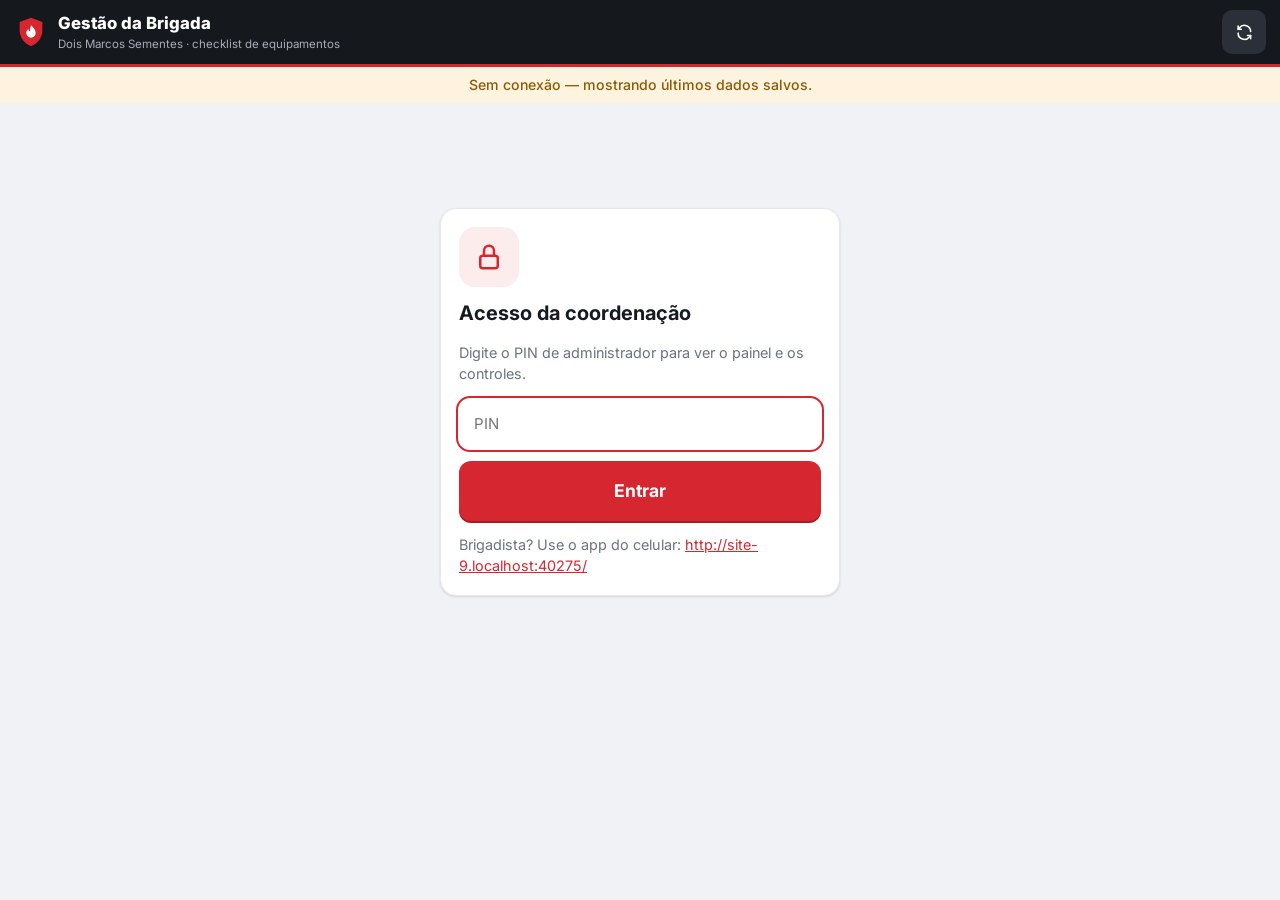
==== commit 3f4e16b1: "Layout mais amigável com ilustrações de extintor e hidrante - Ilustrações coloridas: extintor, hidra" ====
--- a/gestao.html
+++ b/gestao.html
@@ -204,7 +204,7 @@
           </ul>
         </div>
         ${!painelCat ? cats.map(c => { const rc = resumo(equipamentos().filter(e => e.Categoria === c), mes);
-          return `<div style="margin-top:14px"><div class="linha" style="justify-content:space-between;margin-bottom:6px"><span style="font-weight:600">${esc(c)}</span><span class="muted">${rc.feitos}/${rc.total} · ${rc.pct}%</span></div><div class="barra"><i style="width:${rc.pct}%"></i></div></div>`; }).join('') : ''}
+          return `<div style="margin-top:14px"><div class="linha" style="justify-content:space-between;margin-bottom:6px"><span class="linha" style="gap:10px;flex-wrap:nowrap;font-weight:600">${ilusCat(c, 34)}${esc(c)}</span><span class="muted">${rc.feitos}/${rc.total} · ${rc.pct}%</span></div><div class="barra"><i style="width:${rc.pct}%"></i></div></div>`; }).join('') : ''}
       </div>
       <div class="card">
         <h3>Últimos 6 meses — % realizado</h3>
@@ -395,7 +395,7 @@
     <div class="card" style="padding:0;overflow:hidden">
       <div class="tbl-scroll tbl-alta"><table>
         <tr><th>Código</th><th>Tipo</th><th>Setor (localização)</th><th>Dupla</th><th>Status do mês</th><th>Último checklist</th></tr>
-        ${lista.map(({ e, s, d }) => `<tr><td><b>${esc(e.Codigo)}</b></td><td>${esc(nomeTipo(e))}</td><td>${esc(e.Local)}${e.Grupo ? ` <span class="muted">· ${esc(e.Grupo)}</span>` : ''}</td>
+        ${lista.map(({ e, s, d }) => `<tr><td><span class="linha" style="gap:10px;flex-wrap:nowrap">${ilus(e, 34, s.st)}<b>${esc(e.Codigo)}</b></span></td><td>${esc(nomeTipo(e))}</td><td>${esc(e.Local)}${e.Grupo ? ` <span class="muted">· ${esc(e.Grupo)}</span>` : ''}</td>
           <td>${d ? `<b>${esc(d)}</b> <span class="muted">${esc(nomesDupla(d))}</span>` : '<span class="tag cinza">Sem dupla</span>'}</td>
           <td>${tagStatus(s)}</td><td class="muted">${s.reg ? fmtData(s.reg.DataHora) + ' · ' + esc(primeiroNome(s.reg.Brigadista)) : '—'}</td></tr>`).join('')}
       </table>${lista.length ? '' : '<p class="muted" style="padding:16px">Nada encontrado.</p>'}</div>
@@ -426,7 +426,7 @@
     <div class="card" style="padding:0;overflow:hidden">
       <div class="tbl-scroll tbl-alta"><table>
         <tr><th>Data</th><th>Código</th><th>Setor / local</th><th>Dupla</th><th>Brigadista</th><th>Resultado</th><th>Problemas / observação</th></tr>
-        ${lista.map((r, i) => `<tr class="clic" onclick="verItens(this, ${i})"><td class="muted" style="white-space:nowrap">${fmtData(r.DataHora)}</td><td><b>${esc(r.Codigo)}</b></td><td>${r.Setor ? `<b>${esc(r.Setor)}</b><br>` : ''}<span class="muted">${esc(r.Local)}</span></td><td>${esc(r.Dupla || '—')}</td>
+        ${lista.map((r, i) => `<tr class="clic" onclick="verItens(this, ${i})"><td class="muted" style="white-space:nowrap">${fmtData(r.DataHora)}</td><td><span class="linha" style="gap:10px;flex-wrap:nowrap">${ilus({ Categoria: r.Categoria, Tipo: r.Tipo }, 30, r.Resultado === "OK" ? "ok" : "nc")}<b>${esc(r.Codigo)}</b></span></td><td>${r.Setor ? `<b>${esc(r.Setor)}</b><br>` : ''}<span class="muted">${esc(r.Local)}</span></td><td>${esc(r.Dupla || '—')}</td>
           <td>${esc(r.Brigadista)}</td><td>${r.Resultado === 'OK' ? '<span class="tag ok">Conforme</span>' : '<span class="tag nc">Não conforme</span>'}</td>
           <td>${r.ItensNC ? `<b style="color:var(--red)">${esc(r.ItensNC)}</b><br>` : ''}<span class="muted">${esc(r.Observacao)}</span></td></tr>`).join('')}
       </table>${lista.length ? '' : '<p class="muted" style="padding:16px">Nenhum checklist encontrado.</p>'}</div>
@@ -491,7 +491,7 @@
       ${location.protocol !== 'https:' ? `<p class="aviso">Imprima as etiquetas pelo endereço oficial do GitHub Pages (https://…github.io/…). Este QR aponta para ${esc(location.host || 'um arquivo local')} e não vai funcionar nos celulares.</p>` : ''}
     </div>
     <div class="etiquetas">${lista.map(e => `<div class="etq"><div class="top">${ESCUDO} BRIGADA DE EMERGÊNCIA</div>
-      ${tokenDe(e.Codigo) ? `<div class="qr" data-url="${esc(urlEquip(e.Codigo, tokenDe(e.Codigo)))}"></div>` : '<p class="aviso" style="margin:10px">Sem código: clique em Atualizar</p>'}<b>${esc(e.Codigo)}</b><small>${esc(nomeTipo(e))}</small><small>${esc(e.Local)}</small>
+      ${tokenDe(e.Codigo) ? `<div class="qr" data-url="${esc(urlEquip(e.Codigo, tokenDe(e.Codigo)))}"></div>` : '<p class="aviso" style="margin:10px">Sem código: clique em Atualizar</p>'}<div class="etq-cod">${ilus(e, 30)}<b>${esc(e.Codigo)}</b></div><small>${esc(nomeTipo(e))}</small><small>${esc(e.Local)}</small>
       <div class="rod"><img src="logo.png" alt="" onerror="this.hidden=true"><span>Leia para fazer o checklist</span></div>
       <a href="javascript:void 0" class="nao-imprimir" style="display:block;font-size:.75rem;padding-bottom:8px" onclick="trocarCodigo(${js(e.Codigo)})">trocar código</a></div>`).join('')}</div>`);
   gerarQRs();
--- a/estilo.css
+++ b/estilo.css
@@ -4,8 +4,8 @@
   --red: #d6262f; --red-d: #a81c23; --red-l: #fdecec;
   --green: #0f7a52; --green-l: #e4f4ec;
   --amber: #d98a06; --amber-l: #fdf3df;
-  --bg: #eef0f3; --card: #fff; --txt: #161a21; --muted: #6b7280; --line: #e4e7eb;
-  --raio: 14px; --sombra: 0 1px 2px rgba(16,24,40,.06), 0 1px 3px rgba(16,24,40,.08);
+  --bg: #f1f2f6; --card: #fff; --txt: #161a21; --muted: #6b7280; --line: #e6e8ee;
+  --raio: 16px; --sombra: 0 1px 2px rgba(16,24,40,.06), 0 1px 3px rgba(16,24,40,.08);
 }
 * { box-sizing: border-box; }
 html, body { margin: 0; background: var(--bg); color: var(--txt);
@@ -60,6 +60,15 @@
 .chip.ambar { background: var(--amber-l); color: var(--amber); }
 .chip.azul { background: #e7eefc; color: #2f5bd3; }
 .chip.escuro { background: var(--ink3); color: #fff; }
+
+/* ---------- ilustrações dos equipamentos ---------- */
+.ilus { width: var(--t, 48px); height: var(--t, 48px); border-radius: calc(var(--t, 48px) * .3); background: #fff3f1;
+  display: inline-flex; align-items: center; justify-content: center; flex: none; border: 2px solid #ffe1dc; }
+.ilus svg { width: 76%; height: 76%; display: block; }
+.ilus.ok { background: var(--green-l); border-color: #9fd9bd; }
+.ilus.nc { background: var(--red-l); border-color: #f3a3a7; }
+.ilus.pend { background: #fff8ea; border-color: #f4d79a; }
+.card.escuro .ilus { background: #fff; border-color: transparent; }
 
 /* ---------- status ---------- */
 .tag { display: inline-flex; align-items: center; gap: 6px; padding: 4px 10px; border-radius: 99px; font-size: .78rem; font-weight: 600; white-space: nowrap; }
@@ -123,6 +132,8 @@
 .qr { display: flex; justify-content: center; margin: 10px 0 4px; }
 .qr img, .qr canvas { width: 150px; height: 150px; }
 .etq b { font-size: 1.2rem; display: block; font-weight: 800; }
+.etq .etq-cod { display: flex; align-items: center; justify-content: center; gap: 8px; }
+.etq .etq-cod .ilus { border: 0; }
 .etq small { display: block; font-size: .72rem; line-height: 1.25; padding: 0 8px; }
 .etq .rod { display: flex; align-items: center; justify-content: center; gap: 6px; padding: 6px 8px 8px; }
 .etq .rod img { height: 20px; }
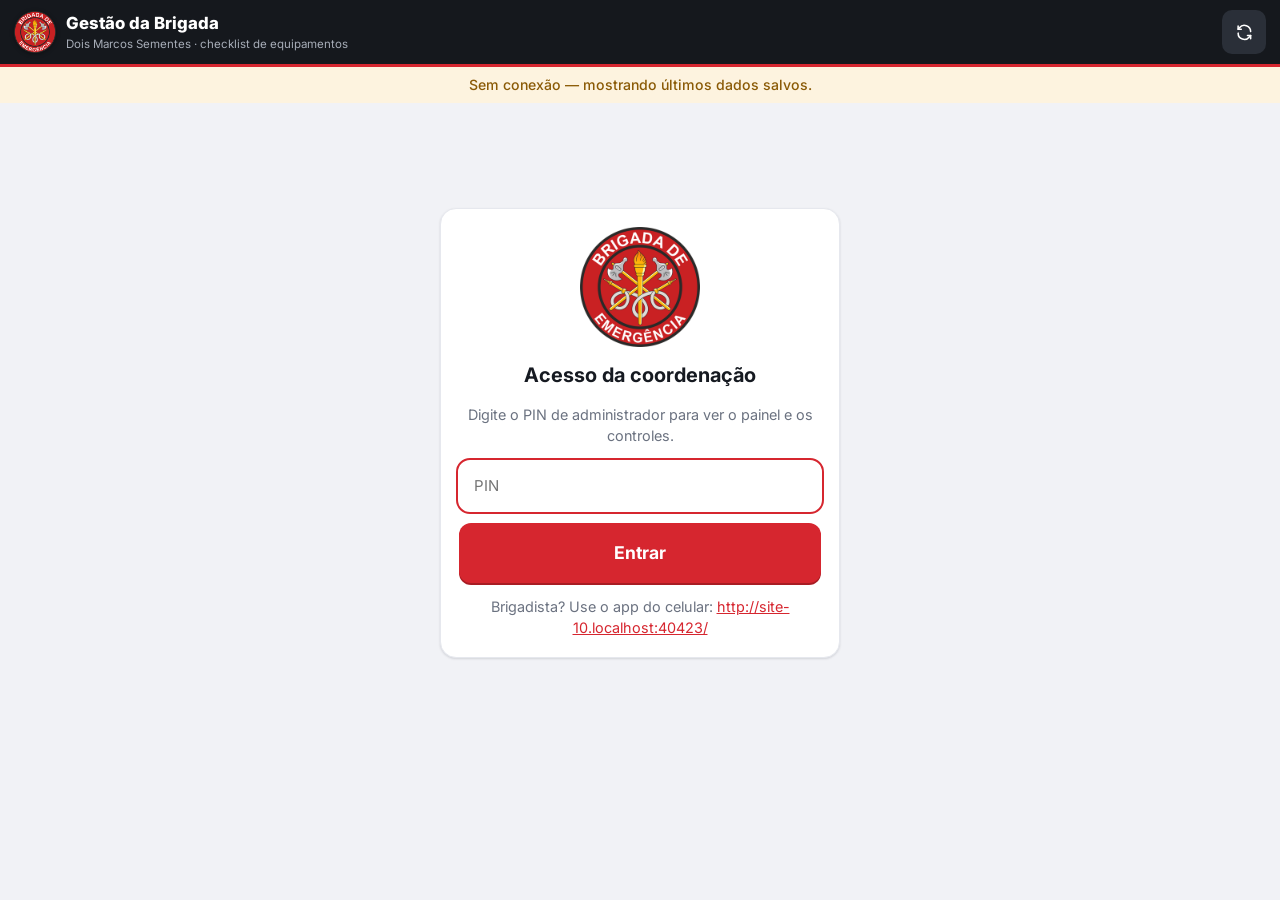
==== commit d06ed7e4: "Usa a logo da Brigada de Emergência no sistema Topo do app e da gestão, ícone da aba e da tela inici" ====
--- a/gestao.html
+++ b/gestao.html
@@ -5,7 +5,8 @@
 <meta name="viewport" content="width=device-width, initial-scale=1">
 <meta name="theme-color" content="#15181d">
 <title>Gestão Brigada</title>
-<link rel="icon" href="data:image/svg+xml,<svg xmlns='http://www.w3.org/2000/svg' viewBox='0 0 24 24'><path d='M12 2l8 3v6c0 5-3.5 9.5-8 11-4.5-1.5-8-6-8-11V5z' fill='%23d6262f'/></svg>">
+<link rel="icon" type="image/png" href="brigada.png">
+<link rel="apple-touch-icon" href="brigada.png">
 <link rel="preconnect" href="https://fonts.googleapis.com">
 <link href="https://fonts.googleapis.com/css2?family=Inter:wght@400;500;600;700;800&display=swap" rel="stylesheet">
 <link rel="stylesheet" href="estilo.css">
@@ -47,7 +48,9 @@
   .compacto { display: flex; gap: 8px; }
   .compacto select { flex: 1; }
   .login { max-width: 400px; margin: 9vh auto; }
-  .login .chip { width: 60px; height: 60px; border-radius: 16px; margin-bottom: 12px; }
+  .login .logo-login { display: block; width: 120px; height: 120px; margin: 0 auto 14px; }
+  .login { text-align: center; }
+  .login form, .login input { text-align: left; }
   .login .chip .ic { width: 30px; height: 30px; }
   .detalhe-itens { margin: 6px 0 0; padding-left: 18px; font-size: .85rem; }
   .detalhe-itens .nc { color: var(--red); font-weight: 600; }
@@ -67,7 +70,7 @@
 <body>
 <header class="topo">
   <a class="marca" href="#/">
-    <svg class="escudo" viewBox="0 0 24 24"><path d="M12 2l8 3v6c0 5-3.5 9.5-8 11-4.5-1.5-8-6-8-11V5z" fill="#d6262f"/><path d="M12.2 7.2c1.6 1.9 3.1 3.2 3.1 5.5a3.3 3.3 0 0 1-6.6 0c0-1.3.6-2.2 1.4-2.9.1 1.1.7 1.7 1.3 1.7 0-1.7-.2-2.8.8-4.3z" fill="#fff"/></svg>
+    <img class="escudo" src="brigada.png" alt="Brigada de Emergência">
     <span style="min-width:0"><b>Gestão da Brigada</b><small>Dois Marcos Sementes · checklist de equipamentos</small></span>
   </a>
   <button class="ibtn" id="btn-sync" onclick="sincronizar(true)" aria-label="Atualizar dados"></button>
@@ -140,7 +143,7 @@
 function telaLogin() {
   render(`
     <div class="card login">
-      <span class="chip vermelho">${ico('cadeado')}</span>
+      <img class="logo-login" src="brigada.png" alt="Brigada de Emergência">
       <h2 style="margin:0">Acesso da coordenação</h2>
       <p class="muted">Digite o PIN de administrador para ver o painel e os controles.</p>
       <form onsubmit="event.preventDefault();entrar()">
--- a/estilo.css
+++ b/estilo.css
@@ -19,7 +19,7 @@
   display: flex; align-items: center; gap: 10px; padding: 10px 14px; padding-top: max(10px, env(safe-area-inset-top));
   border-bottom: 3px solid var(--red); }
 .marca { display: flex; align-items: center; gap: 10px; flex: 1; min-width: 0; color: #fff; text-decoration: none; }
-.marca .escudo { width: 34px; height: 34px; flex: none; }
+.marca .escudo { width: 42px; height: 42px; flex: none; object-fit: contain; filter: drop-shadow(0 1px 2px rgba(0,0,0,.35)); }
 .marca b { display: block; font-size: 1.05rem; font-weight: 800; white-space: nowrap; overflow: hidden; text-overflow: ellipsis; }
 .marca small { display: block; font-size: .72rem; color: #a7adb8; white-space: nowrap; overflow: hidden; text-overflow: ellipsis; }
 .logo { height: 34px; background: #fff; border-radius: 8px; padding: 3px 5px; flex: none; }
@@ -128,7 +128,7 @@
 .etiquetas { display: grid; grid-template-columns: repeat(auto-fill, minmax(196px, 1fr)); gap: 12px; }
 .etq { background: #fff; border: 2px solid var(--ink); border-radius: 12px; overflow: hidden; text-align: center; break-inside: avoid; page-break-inside: avoid; }
 .etq .top { background: var(--ink); color: #fff; font-weight: 800; font-size: .78rem; padding: 6px; letter-spacing: .06em; display: flex; align-items: center; justify-content: center; gap: 6px; border-bottom: 3px solid var(--red); }
-.etq .top svg { width: 14px; height: 14px; }
+.etq .top svg, .etq .top img { width: 22px; height: 22px; object-fit: contain; }
 .qr { display: flex; justify-content: center; margin: 10px 0 4px; }
 .qr img, .qr canvas { width: 150px; height: 150px; }
 .etq b { font-size: 1.2rem; display: block; font-weight: 800; }
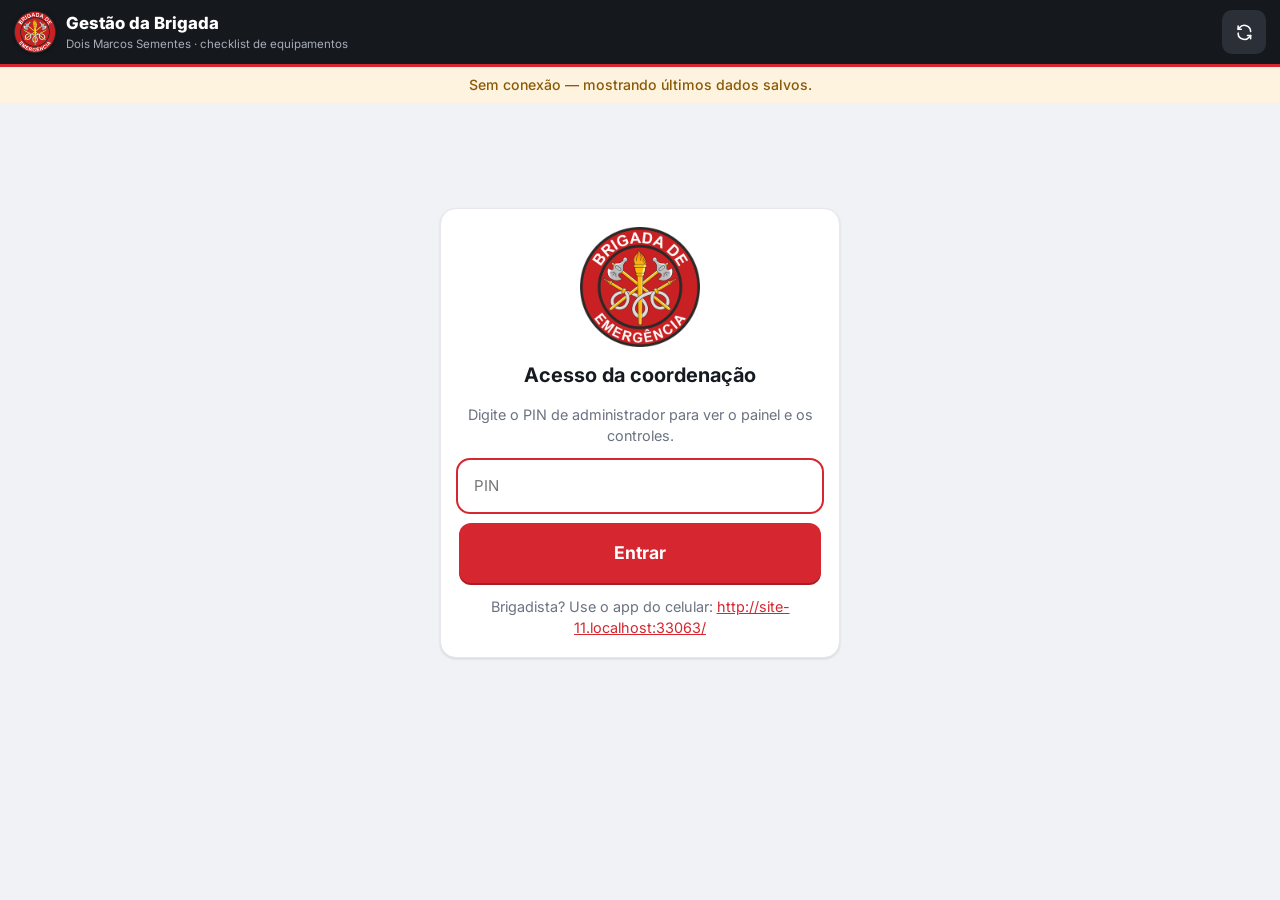
==== commit 541b96ec: "Grupo Alarme: 62 pontos do sistema de alarme de incêndio - Campo "descrição do local" nos equipament" ====
--- a/gestao.html
+++ b/gestao.html
@@ -382,7 +382,7 @@
   const lista = equipamentos().map(e => ({ e, s: statusEq(e.Codigo, mes), d: duplaDe(e) })).filter(({ e, s, d }) =>
     (!eqF.cat || e.Categoria === eqF.cat) && (!eqF.st || s.st === eqF.st) && (!eqF.setor || setorDe(e) === eqF.setor)
     && (!eqF.dupla || (eqF.dupla === 'sem' ? !d : d === eqF.dupla))
-    && (!q || (e.Codigo + ' ' + e.Local + ' ' + e.Tipo + ' ' + e.Grupo).toLowerCase().includes(q)));
+    && (!q || (e.Codigo + ' ' + e.Local + ' ' + e.Tipo + ' ' + e.Grupo + ' ' + (e.Descricao || '')).toLowerCase().includes(q)));
   render(`
     <div class="titulo-pag"><h2>Equipamentos</h2><div class="muted">Consulta do status de ${nomeMes(mes)}. O responsável vem do <b>setor</b> (localização): para trocar, mude a dupla do setor em <a href="#/setores">Setores</a>. Para cadastrar, mudar a localização ou desativar um equipamento, use o Supabase (tabela equipamentos).</div></div>
     <div class="card">
@@ -398,7 +398,7 @@
     <div class="card" style="padding:0;overflow:hidden">
       <div class="tbl-scroll tbl-alta"><table>
         <tr><th>Código</th><th>Tipo</th><th>Setor (localização)</th><th>Dupla</th><th>Status do mês</th><th>Último checklist</th></tr>
-        ${lista.map(({ e, s, d }) => `<tr><td><span class="linha" style="gap:10px;flex-wrap:nowrap">${ilus(e, 34, s.st)}<b>${esc(e.Codigo)}</b></span></td><td>${esc(nomeTipo(e))}</td><td>${esc(e.Local)}${e.Grupo ? ` <span class="muted">· ${esc(e.Grupo)}</span>` : ''}</td>
+        ${lista.map(({ e, s, d }) => `<tr><td><span class="linha" style="gap:10px;flex-wrap:nowrap">${ilus(e, 34, s.st)}<b style="white-space:nowrap">${esc(e.Codigo)}</b></span></td><td>${esc(nomeTipo(e))}</td><td>${esc(e.Local)}${e.Grupo && e.Grupo !== e.Local ? ` <span class="muted">· ${esc(e.Grupo)}</span>` : ''}${e.Descricao ? `<br><small class="muted">${esc(e.Descricao)}</small>` : ''}</td>
           <td>${d ? `<b>${esc(d)}</b> <span class="muted">${esc(nomesDupla(d))}</span>` : '<span class="tag cinza">Sem dupla</span>'}</td>
           <td>${tagStatus(s)}</td><td class="muted">${s.reg ? fmtData(s.reg.DataHora) + ' · ' + esc(primeiroNome(s.reg.Brigadista)) : '—'}</td></tr>`).join('')}
       </table>${lista.length ? '' : '<p class="muted" style="padding:16px">Nada encontrado.</p>'}</div>
@@ -429,7 +429,7 @@
     <div class="card" style="padding:0;overflow:hidden">
       <div class="tbl-scroll tbl-alta"><table>
         <tr><th>Data</th><th>Código</th><th>Setor / local</th><th>Dupla</th><th>Brigadista</th><th>Resultado</th><th>Problemas / observação</th></tr>
-        ${lista.map((r, i) => `<tr class="clic" onclick="verItens(this, ${i})"><td class="muted" style="white-space:nowrap">${fmtData(r.DataHora)}</td><td><span class="linha" style="gap:10px;flex-wrap:nowrap">${ilus({ Categoria: r.Categoria, Tipo: r.Tipo }, 30, r.Resultado === "OK" ? "ok" : "nc")}<b>${esc(r.Codigo)}</b></span></td><td>${r.Setor ? `<b>${esc(r.Setor)}</b><br>` : ''}<span class="muted">${esc(r.Local)}</span></td><td>${esc(r.Dupla || '—')}</td>
+        ${lista.map((r, i) => `<tr class="clic" onclick="verItens(this, ${i})"><td class="muted" style="white-space:nowrap">${fmtData(r.DataHora)}</td><td><span class="linha" style="gap:10px;flex-wrap:nowrap">${ilus({ Categoria: r.Categoria, Tipo: r.Tipo }, 30, r.Resultado === "OK" ? "ok" : "nc")}<b style="white-space:nowrap">${esc(r.Codigo)}</b></span></td><td>${r.Setor ? `<b>${esc(r.Setor)}</b><br>` : ''}<span class="muted">${esc(r.Local)}</span></td><td>${esc(r.Dupla || '—')}</td>
           <td>${esc(r.Brigadista)}</td><td>${r.Resultado === 'OK' ? '<span class="tag ok">Conforme</span>' : '<span class="tag nc">Não conforme</span>'}</td>
           <td>${r.ItensNC ? `<b style="color:var(--red)">${esc(r.ItensNC)}</b><br>` : ''}<span class="muted">${esc(r.Observacao)}</span></td></tr>`).join('')}
       </table>${lista.length ? '' : '<p class="muted" style="padding:16px">Nenhum checklist encontrado.</p>'}</div>
@@ -481,7 +481,7 @@
   }
   const q = qrF.q.toLowerCase();
   const lista = equipamentos().filter(e => (!qrF.cat || e.Categoria === qrF.cat) && (!qrF.setor || setorDe(e) === qrF.setor)
-    && (!q || (e.Codigo + ' ' + e.Local).toLowerCase().includes(q)));
+    && (!q || (e.Codigo + ' ' + e.Local + ' ' + (e.Descricao || '')).toLowerCase().includes(q)));
   render(`
     <div class="titulo-pag nao-imprimir"><h2>Etiquetas QR Code</h2><div class="muted">Imprima em papel adesivo e plastifique. Cada QR tem um código secreto: o checklist <b>só</b> é aceito lendo a etiqueta no local. Se uma etiqueta for copiada ou fotografada, use "trocar código" e cole a nova.</div></div>
     <div class="card nao-imprimir">
@@ -494,7 +494,7 @@
       ${location.protocol !== 'https:' ? `<p class="aviso">Imprima as etiquetas pelo endereço oficial do GitHub Pages (https://…github.io/…). Este QR aponta para ${esc(location.host || 'um arquivo local')} e não vai funcionar nos celulares.</p>` : ''}
     </div>
     <div class="etiquetas">${lista.map(e => `<div class="etq"><div class="top">${ESCUDO} BRIGADA DE EMERGÊNCIA</div>
-      ${tokenDe(e.Codigo) ? `<div class="qr" data-url="${esc(urlEquip(e.Codigo, tokenDe(e.Codigo)))}"></div>` : '<p class="aviso" style="margin:10px">Sem código: clique em Atualizar</p>'}<div class="etq-cod">${ilus(e, 30)}<b>${esc(e.Codigo)}</b></div><small>${esc(nomeTipo(e))}</small><small>${esc(e.Local)}</small>
+      ${tokenDe(e.Codigo) ? `<div class="qr" data-url="${esc(urlEquip(e.Codigo, tokenDe(e.Codigo)))}"></div>` : '<p class="aviso" style="margin:10px">Sem código: clique em Atualizar</p>'}<div class="etq-cod">${ilus(e, 30)}<b>${esc(e.Codigo)}</b></div><small>${esc(nomeTipo(e))}</small><small>${esc(ondeFica(e))}</small>
       <div class="rod"><img src="logo.png" alt="" onerror="this.hidden=true"><span>Leia para fazer o checklist</span></div>
       <a href="javascript:void 0" class="nao-imprimir" style="display:block;font-size:.75rem;padding-bottom:8px" onclick="trocarCodigo(${js(e.Codigo)})">trocar código</a></div>`).join('')}</div>`);
   gerarQRs();
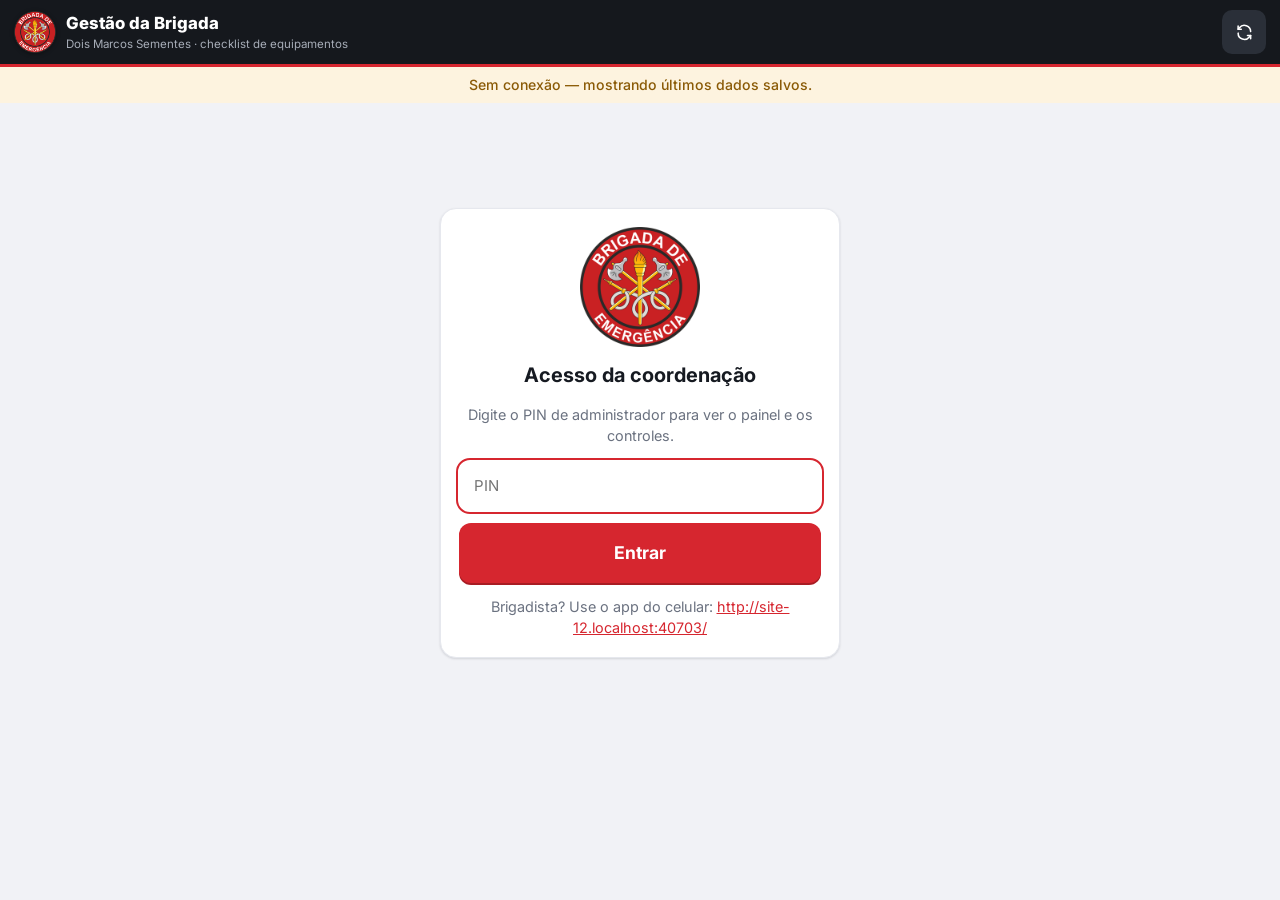
==== commit 9c787a88: "Foto nos itens "Não conforme" - Celular: botão "Tirar foto" (abre a câmera) quando o item é Não conf" ====
--- a/gestao.html
+++ b/gestao.html
@@ -55,6 +55,14 @@
   .detalhe-itens { margin: 6px 0 0; padding-left: 18px; font-size: .85rem; }
   .detalhe-itens .nc { color: var(--red); font-weight: 600; }
   .detalhe-itens .na { color: var(--muted); }
+  .detalhe-itens .tag .ic { width: 12px; height: 12px; }
+  .fotos-det { display: flex; flex-wrap: wrap; gap: 10px; margin: 8px 0; }
+  .fotos-det figure { margin: 0; width: 120px; cursor: zoom-in; }
+  .fotos-det img { width: 120px; height: 90px; object-fit: cover; border-radius: 8px; border: 1px solid var(--line); display: block; }
+  .fotos-det figcaption { font-size: .72rem; color: var(--muted); margin-top: 3px; white-space: nowrap; overflow: hidden; text-overflow: ellipsis; }
+  .foto-grande { position: fixed; inset: 0; z-index: 60; background: rgba(0,0,0,.85); display: flex; flex-direction: column; align-items: center; justify-content: center; cursor: zoom-out; padding: 20px; }
+  .foto-grande img { max-width: 100%; max-height: 85vh; border-radius: 8px; }
+  .foto-grande p { color: #fff; margin-top: 10px; }
   .abas { display: flex; gap: 6px; margin-bottom: 14px; }
   .abas a { padding: 9px 16px; border-radius: 10px; background: #fff; border: 1px solid var(--line); color: var(--txt); text-decoration: none; font-weight: 600; }
   .abas a.ativo { background: var(--ink); color: #fff; border-color: var(--ink); }
@@ -447,8 +455,30 @@
     .map(c => `${esc(c.rotulo)}: <b>${esc(new Date(det.extras[c.id] + 'T12:00').toLocaleDateString('pt-BR'))}</b>`).join(' · ');
   tr.insertAdjacentHTML('afterend', `<tr class="det"><td></td><td colspan="6">
     ${extras ? `<div style="margin-bottom:6px">${extras}</div>` : ''}
-    <ul class="detalhe-itens">${itens.map(([t, v]) => `<li class="${v}">${marca[v] || '?'} ${esc(t)} <span class="muted">— ${esc(RESPOSTAS[v] || v)}${obsItens[t] ? ': ' + esc(obsItens[t]) : ''}</span></li>`).join('') || '<li>Sem detalhe</li>'}</ul>
+    ${Object.keys(det.fotos || {}).length ? `<div class="fotos-det" id="fd-${esc(histLista[i].Id)}"><span class="muted">Carregando fotos…</span></div>` : ''}
+    <ul class="detalhe-itens">${itens.map(([t, v]) => `<li class="${v}">${marca[v] || '?'} ${esc(t)} <span class="muted">— ${esc(RESPOSTAS[v] || v)}${obsItens[t] ? ': ' + esc(obsItens[t]) : ''}</span>${(det.fotos || {})[t] ? ` <span class="tag nc">${ico('camera')} ${det.fotos[t]}</span>` : ''}</li>`).join('') || '<li>Sem detalhe</li>'}</ul>
     <small class="muted">Origem: ${esc(det.origem || '—')}</small></td></tr>`);
+  if (Object.keys(det.fotos || {}).length) carregarFotos(histLista[i].Id);
+}
+
+/* Fotos de um checklist: baixadas só quando o checklist é aberto */
+async function carregarFotos(id) {
+  const caixa = document.getElementById('fd-' + id);
+  try {
+    const lista = DEMO ? (lsGet(LS.demo, {}).fotos || []).filter(f => f.registro_id === id)
+      : (await api({ acao: 'fotos', pin: pinGestao(), registro: id })).fotos;
+    window._fotos = lista;
+    caixa.innerHTML = lista.length ? lista.map((f, n) => `<figure onclick="ampliarFoto(${n})"><img src="${f.imagem}" alt="Foto"><figcaption>${esc(f.item)}</figcaption></figure>`).join('')
+      : '<span class="muted">Fotos não encontradas.</span>';
+  } catch (e) { caixa.innerHTML = `<span class="muted">Não foi possível carregar as fotos: ${esc(e.message)}</span>`; }
+}
+function ampliarFoto(n) {
+  const f = window._fotos[n];
+  const fundo = document.createElement('div');
+  fundo.className = 'foto-grande';
+  fundo.innerHTML = `<img src="${f.imagem}" alt="Foto"><p>${esc(f.item)} · clique para fechar</p>`;
+  fundo.onclick = () => fundo.remove();
+  document.body.appendChild(fundo);
 }
 
 /* ---------- Etiquetas QR ---------- */
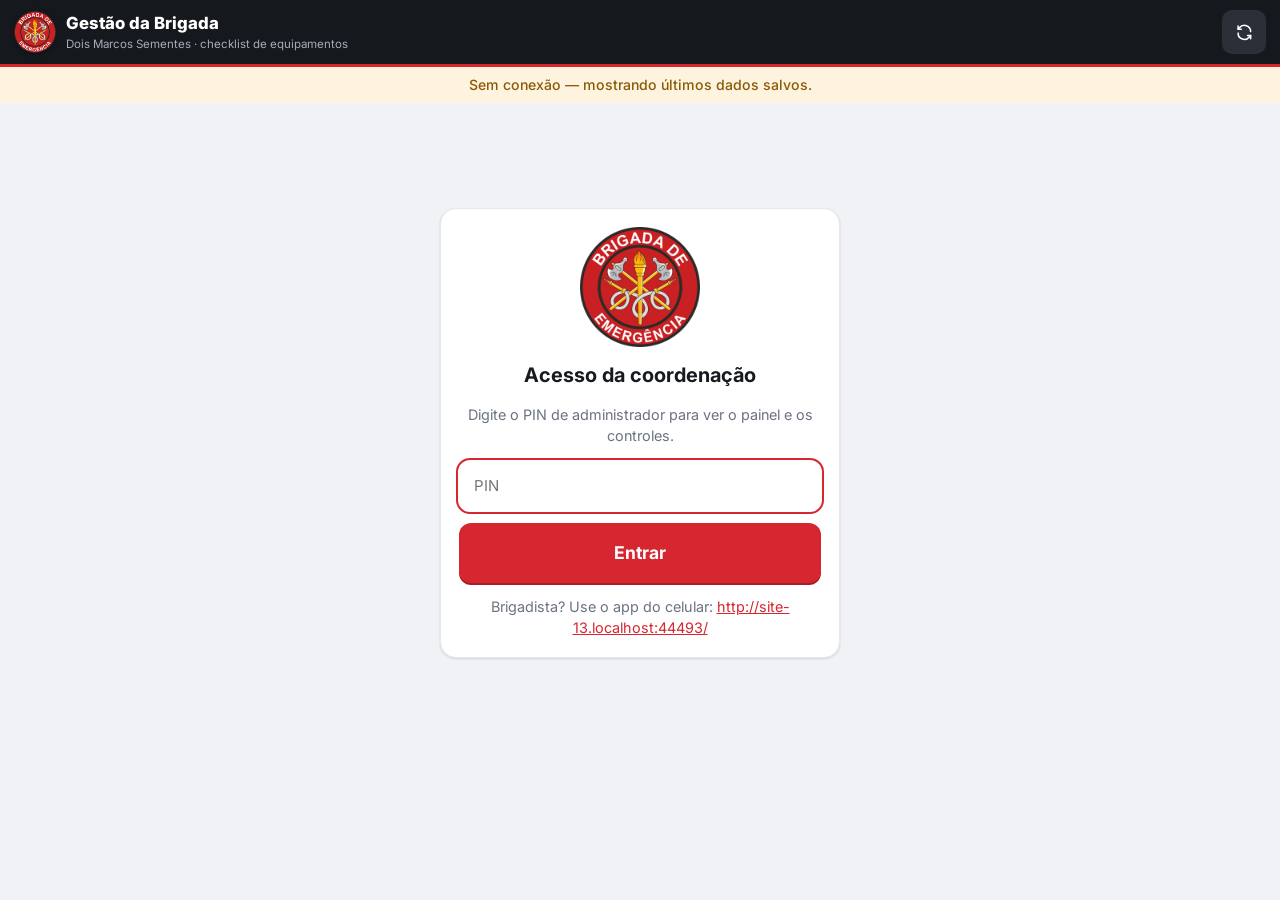
==== commit 464af7c5: "Corrige plural: extintores (era extintors) Co-Authored-By: Claude Opus 5.5 <noreply@anthropic.com>" ====
--- a/gestao.html
+++ b/gestao.html
@@ -145,7 +145,9 @@
 const selDupla = (atual, onchange, extra = '') => `<select onchange="${onchange}" ${extra}><option value="">— Sem dupla —</option>${duplas().map(d => `<option value="${d}" ${String(atual) === d ? 'selected' : ''}>Dupla ${d} · ${esc(nomesDupla(d))}</option>`).join('')}</select>`;
 const situacao = x => !x.total ? '<span class="tag cinza">Sem equipamentos</span>' : x.pct === 100 ? (x.nc ? '<span class="tag nc">Não conforme</span>' : '<span class="tag ok">Concluído</span>')
   : x.feitos ? '<span class="tag pend">Em andamento</span>' : '<span class="tag nc">Não iniciado</span>';
-const qtdTipos = eqs => categorias().map(c => [c, eqs.filter(e => e.Categoria === c).length]).filter(x => x[1]).map(([c, n]) => `${n} ${c.toLowerCase()}${n > 1 ? 's' : ''}`).join(' · ') || '—';
+const PLURAL = { Extintor: 'extintores', Hidrante: 'hidrantes', Alarme: 'alarmes' };
+const nomeQtd = (c, n) => `${n} ${n > 1 ? (PLURAL[c] || c.toLowerCase() + 's') : c.toLowerCase()}`;
+const qtdTipos = eqs => categorias().map(c => [c, eqs.filter(e => e.Categoria === c).length]).filter(x => x[1]).map(([c, n]) => nomeQtd(c, n)).join(' · ') || '—';
 
 /* ---------- Login por PIN ---------- */
 function telaLogin() {
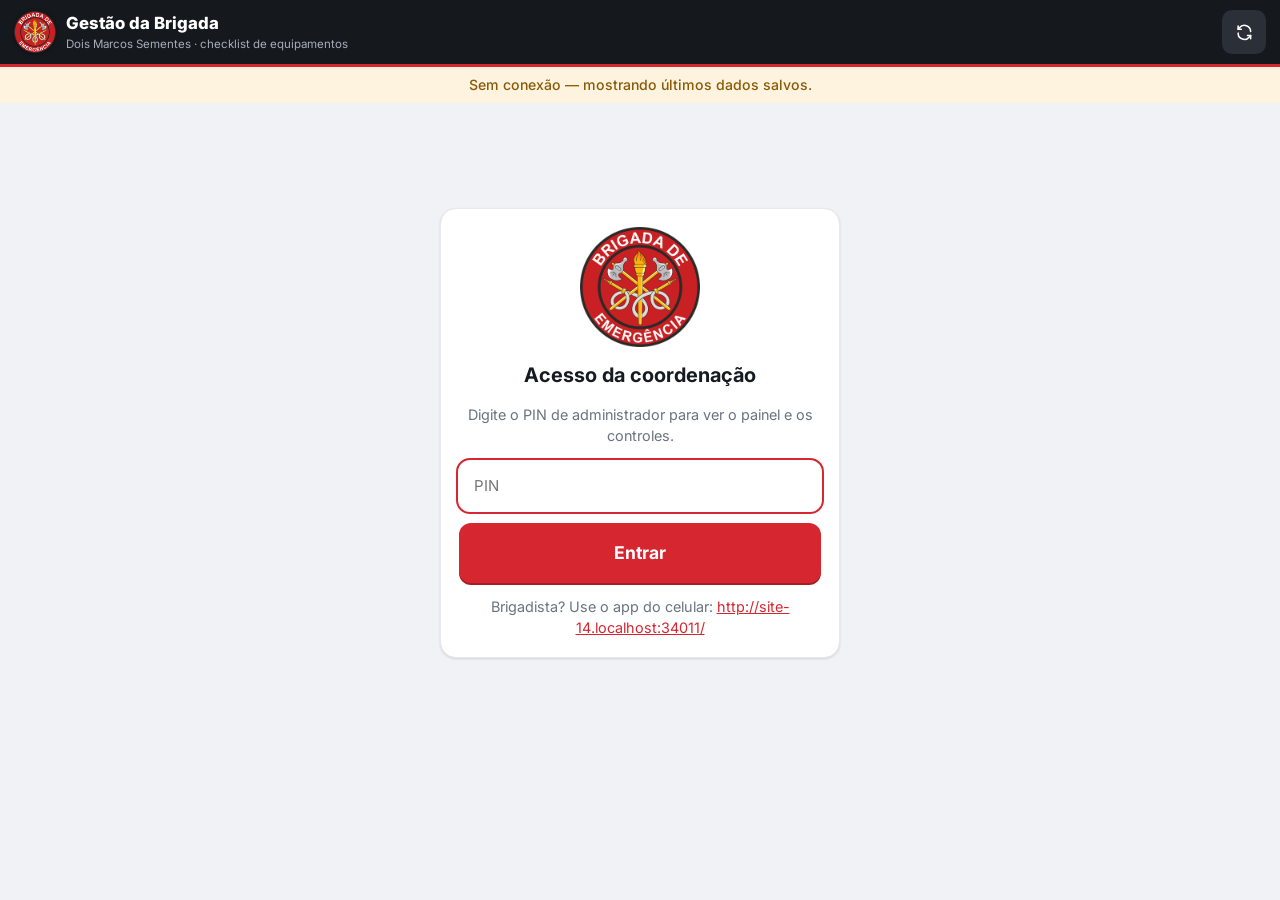
==== commit ff21253e: "Laudo de inspeção em PDF a partir do Histórico - Botão "Gerar laudo (PDF)" nos detalhes do checklist" ====
--- a/gestao.html
+++ b/gestao.html
@@ -94,6 +94,7 @@
 
 <script src="dados-iniciais.js"></script>
 <script src="comum.js"></script>
+<script src="laudo.js"></script>
 <script>
 /* =================== GESTÃO (PC) =================== */
 const ROTAS = { '': telaPainel, 'setores': telaSetores, 'duplas': telaDuplas, 'equipamentos': telaEquipamentos, 'historico': telaHistorico, 'etiquetas': telaEtiquetas, 'config': telaConfig };
@@ -459,7 +460,8 @@
     ${extras ? `<div style="margin-bottom:6px">${extras}</div>` : ''}
     ${Object.keys(det.fotos || {}).length ? `<div class="fotos-det" id="fd-${esc(histLista[i].Id)}"><span class="muted">Carregando fotos…</span></div>` : ''}
     <ul class="detalhe-itens">${itens.map(([t, v]) => `<li class="${v}">${marca[v] || '?'} ${esc(t)} <span class="muted">— ${esc(RESPOSTAS[v] || v)}${obsItens[t] ? ': ' + esc(obsItens[t]) : ''}</span>${(det.fotos || {})[t] ? ` <span class="tag nc">${ico('camera')} ${det.fotos[t]}</span>` : ''}</li>`).join('') || '<li>Sem detalhe</li>'}</ul>
-    <small class="muted">Origem: ${esc(det.origem || '—')}</small></td></tr>`);
+    <div class="linha" style="margin-top:8px"><button class="btn peq" onclick="event.stopPropagation();gerarLaudo(histLista[${i}])">${ico('imprimir')} Gerar laudo (PDF)</button>
+    <small class="muted">Origem: ${esc(det.origem || '—')}</small></div></td></tr>`);
   if (Object.keys(det.fotos || {}).length) carregarFotos(histLista[i].Id);
 }
 
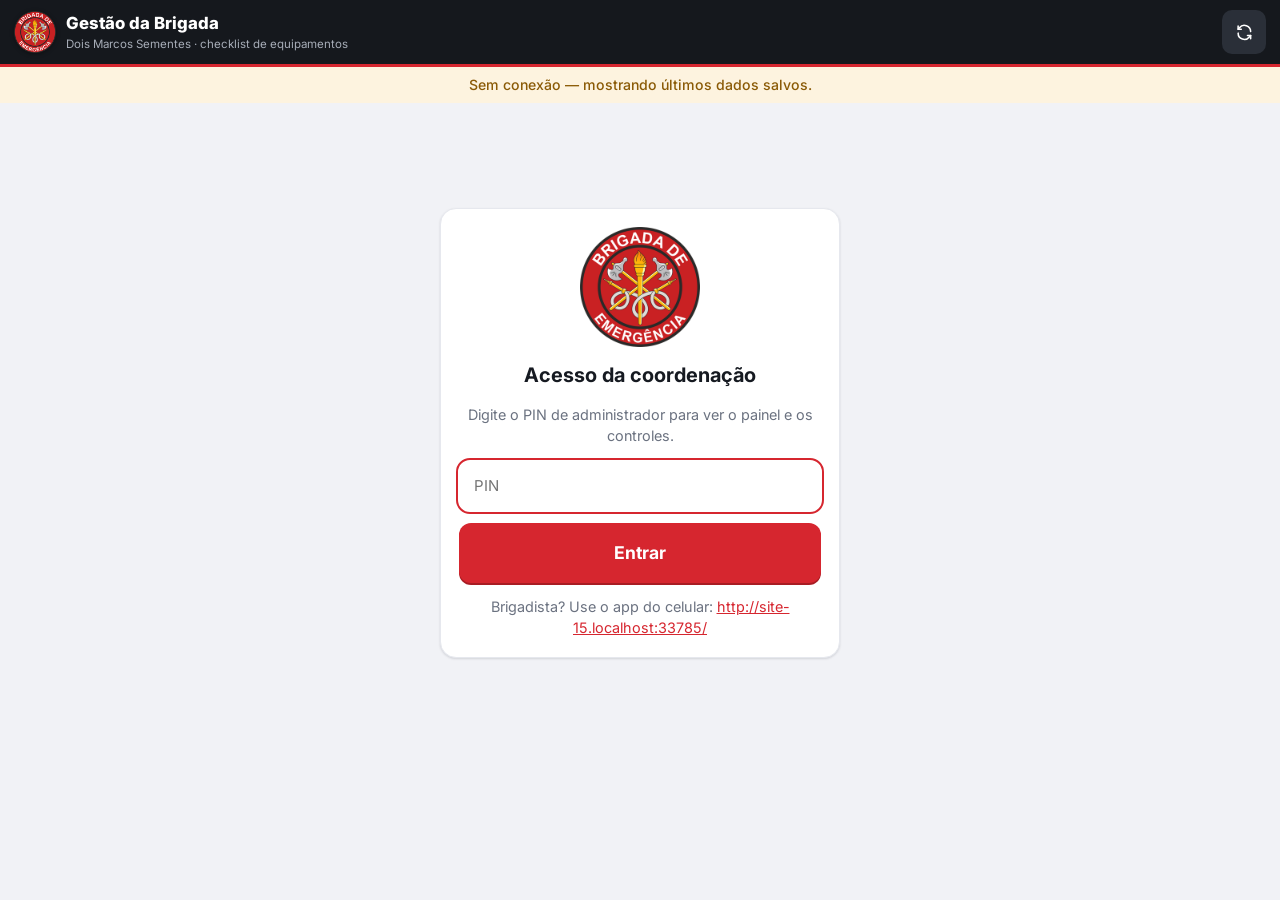
==== commit d75ce598: "Corrige aba Brigadistas e contagem de ativos - Abas Duplas/Brigadistas redesenham a tela ao clicar (" ====
--- a/gestao.html
+++ b/gestao.html
@@ -303,7 +303,8 @@
   const mes = mesAtual();
   const semDupla = S.brigadistas.filter(b => ativo(b) && !b.Dupla);
   const ativos = S.brigadistas.filter(ativo).sort((a, b) => a.Nome.localeCompare(b.Nome));
-  const abas = `<div class="abas"><a href="#/duplas" class="${abaDuplas === 'duplas' ? 'ativo' : ''}" onclick="abaDuplas='duplas'">Duplas</a><a href="#/duplas" class="${abaDuplas === 'brig' ? 'ativo' : ''}" onclick="abaDuplas='brig'">Brigadistas (${S.brigadistas.length})</a></div>`;
+  // as abas redesenham a tela direto (o endereço é o mesmo, então não há troca de página)
+  const abas = `<div class="abas"><a href="#/duplas" class="${abaDuplas === 'duplas' ? 'ativo' : ''}" onclick="abaDuplas='duplas';telaDuplas();return false">Duplas (${duplas().length})</a><a href="#/duplas" class="${abaDuplas === 'brig' ? 'ativo' : ''}" onclick="abaDuplas='brig';telaDuplas();return false">Brigadistas (${S.brigadistas.filter(ativo).length})</a></div>`;
   if (abaDuplas === 'brig') return telaBrigadistas(abas);
   render(`
     <div class="titulo-pag"><h2>Duplas e brigadistas</h2><div class="muted">Monte as duplas e defina quais setores cada uma cuida. Clique no ✕ para tirar, use as listas para adicionar.</div></div>
@@ -352,7 +353,7 @@
 function telaBrigadistas(abas) {
   const lista = S.brigadistas.slice().sort((a, b) => (ativo(b) - ativo(a)) || a.Nome.localeCompare(b.Nome));
   render(`
-    <div class="titulo-pag"><h2>Duplas e brigadistas</h2><div class="muted">Cadastro dos brigadistas. Desativar tira a pessoa da lista do app sem apagar o histórico.</div></div>
+    <div class="titulo-pag"><h2>Duplas e brigadistas</h2><div class="muted">Cadastro dos brigadistas: <b>${S.brigadistas.filter(ativo).length} ativos</b>${S.brigadistas.some(b => !ativo(b)) ? ` e ${S.brigadistas.filter(b => !ativo(b)).length} desativados (no fim da lista, em cinza)` : ''}. Desativar tira a pessoa da lista do app sem apagar o histórico.</div></div>
     ${abas}
     <div class="card">
       <h3>Novo brigadista</h3>
@@ -562,6 +563,8 @@
 document.getElementById('btn-sync').innerHTML = ico('sync');
 document.getElementById('btn-sair').innerHTML = ico('sair') + ' Sair';
 window.addEventListener('hashchange', rota);
+// link para a página em que já estamos (ex.: "mostrar" sem dupla em Setores): o endereço não muda, então redesenha aqui
+document.addEventListener('click', e => { const a = e.target.closest('a[href^="#/"]'); if (a && !e.defaultPrevented && a.getAttribute('href') === location.hash) setTimeout(rota); });
 (async () => {
   await carregar();
   atualizarBanner();
